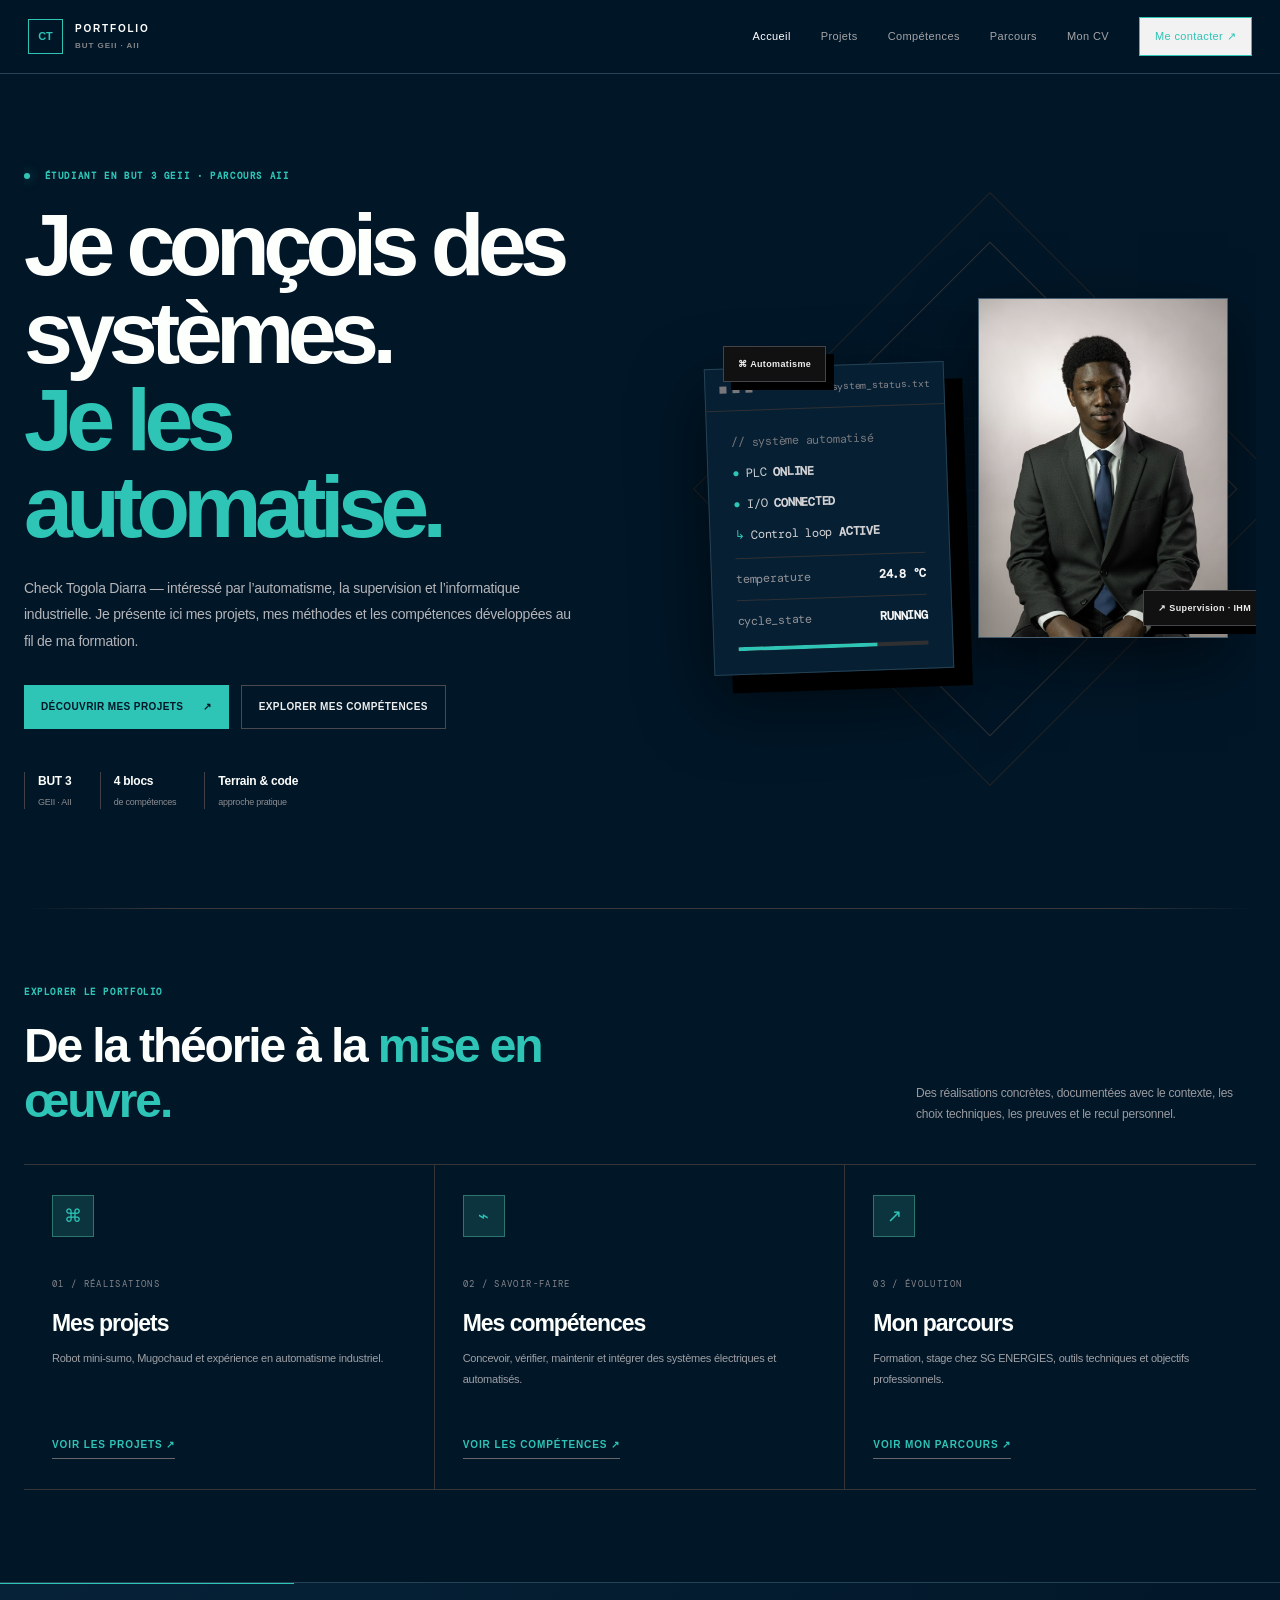
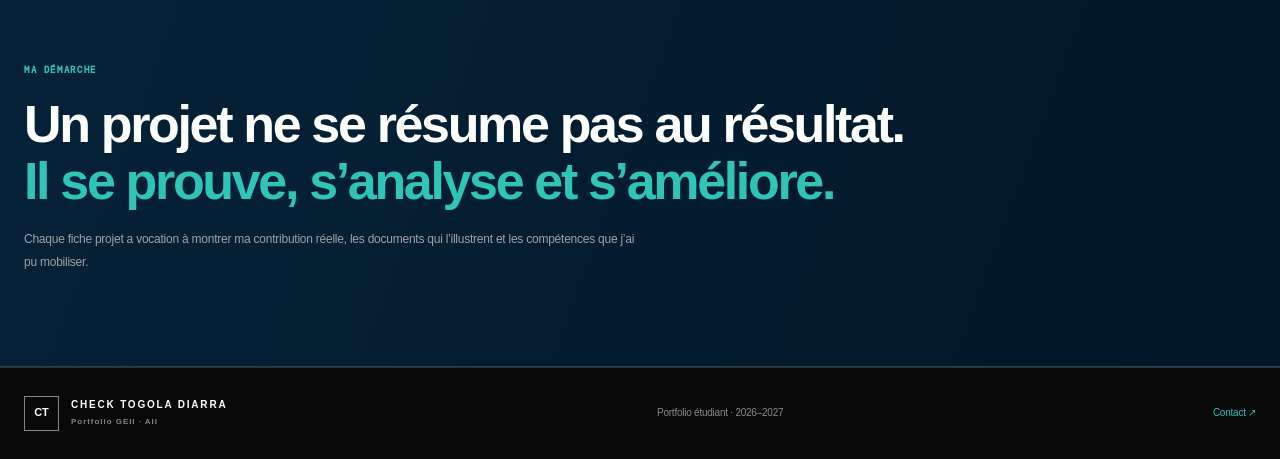
==== index.html @ 46f139a8 "Add files via upload" ====
<!doctype html>
<html lang="fr">
<head>
  <meta charset="utf-8">
  <meta name="viewport" content="width=device-width, initial-scale=1">
  <meta name="description" content="Portfolio de Check Togola Diarra, étudiant en BUT GEII parcours Automatisme et Informatique Industrielle.">
  <title>Check Togola Diarra — Portfolio GEII</title>
  <link rel="stylesheet" href="css/style.css">
</head>
<body><a class="skip-link" href="#main-content">Aller au contenu</a>
  <header class="site-header">
    <a class="brand" href="index.html" aria-label="Accueil du portfolio">
      <span class="brand-mark">CT</span><span>PORTFOLIO<span class="brand-sub">BUT GEII · AII</span></span>
    </a>
    <button class="menu-toggle" aria-label="Ouvrir le menu" aria-expanded="false">☰</button>
    <nav class="nav">
      <a class="active" href="index.html">Accueil</a>
      <a href="projets.html">Projets</a>
      <a href="competences.html">Compétences</a>
      <a href="parcours.html">Parcours</a>
      <a href="cv.html">Mon CV</a><a href="contact.html" class="nav-cta">Me contacter ↗</a>
    </nav>
  </header>

  <main id="main-content">
    <section class="hero container">
      <div class="hero-copy">
        <p class="eyebrow"><span class="status-dot"></span> Étudiant en BUT 3 GEII · Parcours AII</p>
        <h1>Je conçois des systèmes.<br><span class="accent">Je les automatise.</span></h1>
        <p class="hero-lead">Check Togola Diarra — intéressé par l’automatisme, la supervision et l’informatique industrielle. Je présente ici mes projets, mes méthodes et les compétences développées au fil de ma formation.</p>
        <div class="hero-actions">
          <a class="button button-primary" href="projets.html">Découvrir mes projets <span>↗</span></a>
          <a class="button button-quiet" href="competences.html">Explorer mes compétences</a>
          
        </div>
        <div class="hero-facts">
          <div><strong>BUT 3</strong><span>GEII · AII</span></div>
          <div><strong>4 blocs</strong><span>de compétences</span></div>
          <div><strong>Terrain & code</strong><span>approche pratique</span></div>
        </div>
      </div>
      <div class="hero-visual">
        <div class="visual-grid"></div>
        <div class="portrait-frame">
          <img src="assets/images/portrait%20(1).jpg" alt="Portrait de Check Togola Diarra">
        </div>
        <div class="terminal-card">
          <div class="terminal-top"><span></span><span></span><span></span><small>system_status.txt</small></div>
          <div class="terminal-body">
            <p class="terminal-muted">// système automatisé</p>
            <p><span class="terminal-green">●</span> PLC <b>ONLINE</b></p>
            <p><span class="terminal-green">●</span> I/O <b>CONNECTED</b></p>
            <p><span class="terminal-blue">↳</span> Control loop <b>ACTIVE</b></p>
            <div class="terminal-line"><span>temperature</span><strong>24.8 °C</strong></div>
            <div class="terminal-line"><span>cycle_state</span><strong class="terminal-green">RUNNING</strong></div>
            <div class="terminal-progress"><i></i></div>
          </div>
        </div>
        <div class="floating-chip chip-one">⌘ Automatisme</div>
        <div class="floating-chip chip-two">↗ Supervision · IHM</div>
        <div class="hero-orbit orbit-one"></div><div class="hero-orbit orbit-two"></div>
      </div>
    </section>

    <section class="section container">
      <div class="section-heading">
        <div><p class="eyebrow">Explorer le portfolio</p><h2>De la théorie à la <span class="accent">mise en œuvre.</span></h2></div>
        <p>Des réalisations concrètes, documentées avec le contexte, les choix techniques, les preuves et le recul personnel.</p>
      </div>
      <div class="feature-grid">
        <a class="feature-card" href="projets.html">
          <div class="feature-icon">⌘</div><span class="card-index">01 / RÉALISATIONS</span>
          <h3>Mes projets</h3><p>Robot mini-sumo, Mugochaud et expérience en automatisme industriel.</p><span class="card-link">Voir les projets ↗</span>
        </a>
        <a class="feature-card" href="competences.html">
          <div class="feature-icon">⌁</div><span class="card-index">02 / SAVOIR-FAIRE</span>
          <h3>Mes compétences</h3><p>Concevoir, vérifier, maintenir et intégrer des systèmes électriques et automatisés.</p><span class="card-link">Voir les compétences ↗</span>
        </a>
        <a class="feature-card" href="parcours.html">
          <div class="feature-icon">↗</div><span class="card-index">03 / ÉVOLUTION</span>
          <h3>Mon parcours</h3><p>Formation, stage chez SG ENERGIES, outils techniques et objectifs professionnels.</p><span class="card-link">Voir mon parcours ↗</span>
        </a>
      </div>
    </section>

    <section class="statement-band">
      <div class="container statement-inner">
        <p class="eyebrow">Ma démarche</p>
        <h2>Un projet ne se résume pas au résultat.<br><span class="accent">Il se prouve, s’analyse et s’améliore.</span></h2>
        <p>Chaque fiche projet a vocation à montrer ma contribution réelle, les documents qui l’illustrent et les compétences que j’ai pu mobiliser.</p>
      </div>
    </section>
  </main>

  <footer class="site-footer"><div class="container footer-inner"><a class="brand footer-brand" href="index.html"><span class="brand-mark">CT</span><span>CHECK TOGOLA DIARRA<span class="brand-sub">Portfolio GEII · AII</span></span></a><p>Portfolio étudiant · 2026–2027</p><a href="contact.html">Contact ↗</a></div></footer>
  <script src="js/main.js"></script>
</body>
</html>
---- css/style.css ----
@import url('https://fonts.googleapis.com/css2?family=DM+Mono:wght@400;500&family=Manrope:wght@400;500;600;700;800&display=swap');
:root{--bg:#0b1118;--panel:#111b25;--panel2:#15222e;--text:#edf3f7;--muted:#9aabb8;--line:#253543;--accent:#7df0c5;--blue:#7db8ff;--max:1160px;--radius:18px}
*{box-sizing:border-box}html{scroll-behavior:smooth;scroll-padding-top:100px}body{margin:0;background:var(--bg);color:var(--text);font-family:Manrope,Arial,sans-serif;line-height:1.65}a{color:inherit;text-decoration:none}img{max-width:100%;display:block}p{margin-top:0}.container{width:min(var(--max),calc(100% - 48px));margin-inline:auto}.site-header{height:82px;padding:0 max(24px,calc((100% - var(--max))/2));display:flex;align-items:center;justify-content:space-between;border-bottom:1px solid rgba(157,184,202,.14);position:sticky;top:0;background:rgba(11,17,24,.9);backdrop-filter:blur(18px);z-index:10}.brand{display:flex;gap:11px;align-items:center;font-size:12px;letter-spacing:.15em;font-weight:800}.brand-mark{display:grid;place-items:center;width:39px;height:39px;border:1px solid var(--accent);color:var(--accent);font-size:13px;letter-spacing:0;border-radius:10px}.brand-sub{display:block;font-size:9px;color:var(--muted);letter-spacing:.1em;margin-top:3px;font-weight:600}.nav{display:flex;align-items:center;gap:28px;font-size:12px;color:var(--muted);font-weight:700}.nav a{transition:color .2s}.nav a:hover,.nav a.active{color:var(--text)}.nav .nav-cta{color:var(--accent);border:1px solid #326b5a;padding:10px 14px;border-radius:8px}.menu-toggle{display:none;background:none;border:1px solid var(--line);color:var(--text);font-size:22px;border-radius:8px;padding:5px 10px}.hero{display:grid;grid-template-columns:1.08fr .92fr;gap:60px;align-items:center;padding-top:100px;padding-bottom:100px;min-height:610px}.eyebrow{font-family:'DM Mono',monospace;color:var(--accent);font-size:10px;text-transform:uppercase;letter-spacing:.14em;margin:0 0 18px}.status-dot{display:inline-block;width:7px;height:7px;background:var(--accent);border-radius:50%;margin-right:8px;box-shadow:0 0 12px #7df0c588}h1,h2,h3,h4{line-height:1.16;margin-top:0;letter-spacing:-.04em}h1{font-size:clamp(42px,5.6vw,70px);font-weight:800;letter-spacing:-.065em;margin-bottom:25px}h2{font-size:clamp(28px,3vw,42px);margin-bottom:18px}h3{font-size:22px;margin-bottom:12px}.accent{color:var(--accent)}.hero-lead{font-size:15px;line-height:1.9;color:#b4c2cc;max-width:590px}.hero-actions{display:flex;gap:12px;flex-wrap:wrap;margin:30px 0 43px}.button{display:inline-flex;align-items:center;gap:20px;padding:13px 17px;border-radius:8px;font-size:12px;font-weight:800;transition:transform .2s,background .2s}.button:hover{transform:translateY(-2px)}.button-primary{background:var(--accent);color:#0a1714}.button-primary:hover{background:#a0f8d8}.button-quiet{border:1px solid var(--line);color:var(--text)}.hero-facts{display:flex;gap:35px}.hero-facts div{display:flex;flex-direction:column;gap:4px}.hero-facts strong{font-size:13px}.hero-facts span{font-size:10px;color:var(--muted)}.hero-visual{height:400px;position:relative;display:grid;place-items:center;isolation:isolate}.visual-grid{position:absolute;inset:0;background-image:linear-gradient(#28405250 1px,transparent 1px),linear-gradient(90deg,#28405250 1px,transparent 1px);background-size:28px 28px;mask-image:radial-gradient(ellipse,black 20%,transparent 72%);z-index:-2}.terminal-card{width:min(370px,90%);background:#0d161e;border:1px solid #344a57;border-radius:13px;box-shadow:0 25px 70px #0008;overflow:hidden;transform:rotate(-3deg)}.terminal-top{height:42px;border-bottom:1px solid #263742;display:flex;align-items:center;gap:6px;padding:0 14px}.terminal-top>span{width:7px;height:7px;border-radius:50%;background:#526472}.terminal-top>span:first-child{background:#f18c84}.terminal-top>span:nth-child(2){background:#e7c66f}.terminal-top>span:nth-child(3){background:#7df0c5}.terminal-top small{margin-left:auto;font:10px 'DM Mono',monospace;color:#8497a5}.terminal-body{padding:23px 24px;font:12px 'DM Mono',monospace;color:#c4d2db}.terminal-body p{margin:0 0 15px}.terminal-muted{color:#5e7788}.terminal-green{color:var(--accent)}.terminal-blue{color:var(--blue)}.terminal-line{display:flex;justify-content:space-between;border-top:1px solid #22323e;padding-top:12px;margin-top:13px;color:#8093a1}.terminal-line strong{color:#e6f1f5}.terminal-progress{height:4px;background:#25333c;margin-top:18px;border-radius:10px;overflow:hidden}.terminal-progress i{display:block;width:73%;height:100%;background:var(--accent)}.floating-chip{position:absolute;background:#14232d;border:1px solid #355160;padding:10px 14px;border-radius:9px;font-size:11px;font-weight:800;box-shadow:0 10px 35px #0005}.chip-one{left:0;top:90px;color:var(--accent)}.chip-two{right:-10px;bottom:78px;color:var(--blue)}.hero-orbit{position:absolute;border:1px solid #24423f;border-radius:50%;z-index:-1}.orbit-one{width:350px;height:350px}.orbit-two{width:420px;height:420px;border-color:#1a2d3c}.section{padding-top:50px;padding-bottom:100px}.section-heading{display:flex;justify-content:space-between;gap:50px;align-items:end;margin-bottom:35px}.section-heading h2{max-width:580px;margin-bottom:0}.section-heading>p{max-width:340px;font-size:13px;color:var(--muted);margin-bottom:3px}.feature-grid{display:grid;grid-template-columns:repeat(3,1fr);gap:16px}.feature-card,.competence-card{display:block;background:var(--panel);border:1px solid var(--line);border-radius:var(--radius);padding:27px;transition:transform .25s,border-color .25s}.feature-card:hover,.competence-card:hover{transform:translateY(-5px);border-color:#4a8978}.feature-icon,.competence-symbol{width:45px;height:45px;border-radius:12px;display:grid;place-items:center;background:#17332f;color:var(--accent);font-size:22px;margin-bottom:26px}.card-index,.detail-index{font:10px 'DM Mono',monospace;letter-spacing:.1em;color:#7d919f}.feature-card h3{margin:13px 0 10px}.feature-card p,.competence-card p{font-size:12px;color:var(--muted);min-height:62px}.card-link,.text-link{display:inline-block;color:var(--accent);font-size:11px;font-weight:800;margin-top:12px}.statement-band{border-block:1px solid var(--line);background:linear-gradient(110deg,#101d25,#0d171e);padding:70px 0}.statement-inner h2{font-size:clamp(28px,4vw,46px)}.statement-inner>p:last-child{max-width:610px;color:var(--muted);font-size:13px}.site-footer{border-top:1px solid var(--line);padding:25px 0}.footer-inner{display:flex;align-items:center;justify-content:space-between;gap:20px}.footer-inner>p,.footer-inner>a:last-child{font-size:11px;color:var(--muted);margin:0}.footer-inner>a:last-child{color:var(--accent)}.page-hero{padding-top:80px;padding-bottom:55px}.page-hero h1{font-size:clamp(44px,6vw,68px)}.narrow{max-width:710px}.project-list{display:grid;gap:20px;padding-bottom:80px}.project-card{display:grid;grid-template-columns:.8fr 1.2fr;background:var(--panel);border:1px solid var(--line);border-radius:var(--radius);overflow:hidden}.project-image{min-height:330px;position:relative;display:grid;place-items:center;overflow:hidden;background:#12212a}.project-image img{width:100%;height:100%;position:absolute;inset:0;object-fit:cover;opacity:.95}.image-label{position:absolute;bottom:18px;left:18px;background:#0b1118dd;border:1px solid #415461;border-radius:6px;padding:7px 10px;font:9px 'DM Mono',monospace;letter-spacing:.08em}.project-content{padding:29px 32px}.project-meta{display:flex;gap:7px;flex-wrap:wrap;margin-bottom:16px}.tag,.skill-pills span{border:1px solid #30434f;color:#a9bac5;border-radius:5px;padding:5px 8px;font-size:9px}.project-content h2{font-size:28px;margin-bottom:12px}.project-intro{font-size:12px;color:#b4c2cc;line-height:1.8}.project-columns{display:grid;grid-template-columns:1fr 1fr;gap:22px;margin-top:22px}.project-columns h4,.evidence-box h3,.detail-body h3{font-size:12px;letter-spacing:0;margin-bottom:10px}.project-columns ul,.detail-body ul{padding-left:17px;margin:0;color:var(--muted);font-size:11px;line-height:1.9}.project-footer{display:flex;align-items:center;justify-content:space-between;gap:15px;border-top:1px solid var(--line);padding-top:17px;margin-top:20px}.skill-pills{display:flex;gap:5px;flex-wrap:wrap}.skill-pills span{color:var(--accent);border-color:#2d5e51}.small-note{font-size:10px;color:#7f929e;margin-top:13px}.add-project{display:flex;align-items:center;justify-content:space-between;gap:25px;padding:32px;margin-bottom:80px;background:#101e27;border:1px solid var(--line);border-radius:var(--radius)}.add-project h2{font-size:25px;margin-bottom:9px}.add-project p:last-child{font-size:12px;color:var(--muted);max-width:580px;margin:0}.competence-intro{padding-bottom:25px}.note-card{display:flex;gap:14px;align-items:flex-start;background:#101d25;border:1px solid #29423f;border-radius:12px;padding:18px 20px}.note-icon{display:grid;place-items:center;flex:0 0 27px;height:27px;border-radius:50%;background:#1b3832;color:var(--accent);font-weight:800}.note-card p{font-size:12px;color:var(--muted);margin:0}.note-card strong{color:var(--text)}.competence-grid{display:grid;grid-template-columns:repeat(4,1fr);gap:13px;padding-bottom:65px}.competence-card{position:relative;padding:22px}.competence-number{position:absolute;right:18px;top:20px;color:#526674;font:11px 'DM Mono',monospace}.competence-symbol{font-size:24px;margin-bottom:20px}.competence-card h2{font-size:23px;margin-bottom:10px}.competence-card p{min-height:76px}.competence-tags{display:flex;flex-wrap:wrap;gap:5px}.competence-tags span{font-size:9px;color:#a8b9c4;background:#1a2933;padding:5px 7px;border-radius:4px}.competency-details{display:grid;gap:18px;padding-bottom:65px}.competency-detail{border:1px solid var(--line);background:var(--panel);border-radius:var(--radius);overflow:hidden}.detail-head{padding:26px 30px;border-bottom:1px solid var(--line);background:linear-gradient(100deg,#14242d,#111b25)}.detail-head h2{font-size:30px;margin:8px 0}.detail-head p{font-size:12px;color:var(--muted);margin:0;max-width:680px}.detail-body{padding:27px 30px;display:grid;grid-template-columns:1.3fr .7fr;gap:40px}.detail-body>div>p{font-size:12px;color:var(--muted)}.detail-body li{margin-bottom:6px}.evidence-box{background:#0d161d;border:1px solid #293b47;border-radius:10px;padding:18px}.evidence-box p{font-size:11px;color:var(--muted);margin:8px 0}.reflection-panel{border:1px solid #315448;background:#10231f;border-radius:var(--radius);padding:34px;margin-bottom:80px}.reflection-panel h2{font-size:30px}.reflection-panel p:last-child{color:#a9bdb7;font-size:13px;max-width:800px;margin:0}.timeline-section{padding:10px 0 90px}.timeline{border-left:1px solid #335449;margin:25px 0 0 8px;padding-left:28px;display:grid;gap:32px}.timeline-item{position:relative;display:grid;grid-template-columns:150px 1fr;gap:25px}.timeline-item:before{content:'';position:absolute;left:-34px;top:6px;width:10px;height:10px;border-radius:50%;background:var(--accent);box-shadow:0 0 0 5px #15342d}.timeline-date{font:11px 'DM Mono',monospace;color:var(--accent)}.timeline-item h2{font-size:20px;margin-bottom:8px}.timeline-item p{font-size:12px;color:#b4c2cc;margin-bottom:5px}.timeline-item .muted{color:var(--muted)}.section-tint{background:#0f1921;border-block:1px solid var(--line);padding:70px 0}.experience-grid{display:grid;grid-template-columns:1.3fr .7fr;gap:20px}.experience-main,.experience-side{border:1px solid var(--line);background:var(--panel);border-radius:var(--radius);padding:27px}.experience-main h3,.experience-side h3{font-size:18px}.check-list{list-style:none;padding:0;margin:0}.check-list li{position:relative;padding-left:23px;margin:13px 0;color:var(--muted);font-size:12px}.check-list li:before{content:'✓';position:absolute;left:0;color:var(--accent)}.big-mark{font-size:38px;font-weight:800;color:var(--accent);letter-spacing:-.07em}.experience-side p{font-size:12px;color:var(--muted)}.tools-section{padding-top:75px;padding-bottom:90px}.tools-section h2{margin-bottom:30px}.tool-grid{display:grid;grid-template-columns:repeat(4,1fr);gap:12px}.tool-grid>div{border:1px solid var(--line);background:var(--panel);border-radius:12px;padding:20px}.tool-grid h3{font-size:14px}.tool-grid p{font-size:11px;color:var(--muted);margin:0}.language-row{display:flex;flex-wrap:wrap;gap:24px;border-top:1px solid var(--line);margin-top:30px;padding-top:20px;font-size:11px;color:var(--muted)}.language-row b{color:var(--text)}.contact-layout{display:grid;grid-template-columns:1fr 1fr;gap:20px;padding-bottom:100px}.contact-card,.contact-note{background:var(--panel);border:1px solid var(--line);border-radius:var(--radius);padding:30px}.contact-card h2,.contact-note h2{font-size:28px}.contact-line{display:flex;align-items:center;gap:15px;border-top:1px solid var(--line);padding:18px 0}.contact-line>span{width:36px;height:36px;display:grid;place-items:center;background:#19352f;border-radius:9px;color:var(--accent)}.contact-line div{display:flex;flex-direction:column;gap:4px;flex:1}.contact-line small{font-size:10px;color:var(--muted)}.contact-line strong{font-size:12px;overflow-wrap:anywhere}.contact-line>b{color:var(--accent)}.contact-note{background:linear-gradient(140deg,#132b28,#111b25)}.contact-note>p{font-size:12px;color:var(--muted)}.contact-note .button{margin-top:16px}
@media(max-width:900px){.hero{gap:25px}.competence-grid{grid-template-columns:repeat(2,1fr)}.project-card{grid-template-columns:1fr}.project-image{min-height:270px}.project-image img{position:absolute}.project-content{padding:25px}.tool-grid{grid-template-columns:repeat(2,1fr)}.nav{gap:16px}.detail-body{gap:20px}}
@media(max-width:650px){.container{width:min(100% - 32px,var(--max))}.site-header{height:70px;padding:0 16px}.menu-toggle{display:block}.nav{display:none;position:absolute;left:0;right:0;top:69px;padding:20px 16px;background:#0c141c;border-bottom:1px solid var(--line);flex-direction:column;align-items:stretch;gap:0}.nav.open{display:flex}.nav a{padding:13px 5px}.nav .nav-cta{margin-top:8px;text-align:center}.hero{grid-template-columns:1fr;padding-top:65px;padding-bottom:65px;gap:15px}.hero-visual{height:330px;margin-top:10px}.hero-facts{gap:20px;flex-wrap:wrap}.hero-facts strong{font-size:12px}.hero-facts span{font-size:9px}.section{padding-top:25px;padding-bottom:65px}.section-heading{display:block}.section-heading>p{margin-top:18px}.feature-grid{grid-template-columns:1fr}.feature-card p{min-height:0}.statement-band{padding:50px 0}.page-hero{padding-top:60px;padding-bottom:35px}.project-columns,.detail-body,.experience-grid,.contact-layout{grid-template-columns:1fr}.project-columns{gap:16px}.project-footer{align-items:flex-start;flex-direction:column}.add-project{align-items:flex-start;flex-direction:column;padding:24px;margin-bottom:55px}.competence-grid{grid-template-columns:1fr 1fr;gap:9px}.competence-card{padding:16px}.competence-card h2{font-size:20px}.competence-card p{font-size:11px;min-height:100px}.competence-tags span{font-size:8px}.detail-head,.detail-body{padding:22px}.timeline-item{grid-template-columns:1fr;gap:8px}.timeline{padding-left:22px}.timeline-item:before{left:-28px}.tool-grid{grid-template-columns:1fr 1fr}.footer-inner{align-items:flex-start;flex-wrap:wrap}.footer-inner>p{order:3;width:100%}.contact-card,.contact-note{padding:23px}}
@media(max-width:390px){.competence-grid,.tool-grid{grid-template-columns:1fr}.competence-card p{min-height:0}.hero-actions{align-items:stretch;flex-direction:column}.hero-actions .button{justify-content:space-between}.floating-chip{font-size:9px}.chip-two{right:0}.hero-orbit.orbit-two{width:340px;height:340px}}

.detail-layout{display:grid;grid-template-columns:minmax(0,1fr) 280px;gap:25px;padding-bottom:90px;align-items:start}.detail-cover{border:1px solid var(--line);border-radius:var(--radius);overflow:hidden;background:#12212a;margin-bottom:24px}.detail-cover img{width:100%;max-height:380px;object-fit:cover}.detail-section{padding:26px 0;border-bottom:1px solid var(--line)}.detail-section h2{font-size:24px}.detail-section p,.detail-section li{font-size:12px;color:var(--muted);line-height:1.9}.detail-section strong{color:var(--text)}.detail-section ol{padding-left:20px}.detail-aside{position:sticky;top:105px;background:var(--panel);border:1px solid var(--line);border-radius:var(--radius);padding:23px}.detail-aside h3{font-size:20px}.detail-aside>p:not(.eyebrow){font-size:11px;color:var(--muted)}.aside-line{border-top:1px solid var(--line);padding:13px 0;display:flex;flex-direction:column;gap:5px}.aside-line small{font-size:10px;color:var(--muted)}.aside-line strong{font-size:11px}.detail-aside .button{width:100%;justify-content:space-between;margin-top:14px}.evidence-gallery{display:grid;grid-template-columns:1fr 1fr;gap:12px}.evidence-gallery figure{margin:0;border:1px solid var(--line);border-radius:10px;overflow:hidden;background:#0d161d}.evidence-gallery img{width:100%;height:170px;object-fit:cover}.evidence-gallery figcaption{padding:10px;font-size:10px;color:var(--muted)}.evidence-placeholder{height:170px;display:grid;place-items:center;background:repeating-linear-gradient(135deg,#13222c,#13222c 10px,#172a35 10px,#172a35 20px);font:12px 'DM Mono',monospace;color:var(--accent)}.skill-detail-list{display:grid;gap:10px}.skill-detail-list>div{border:1px solid var(--line);border-radius:9px;padding:14px}.skill-detail-list b{font-size:12px;color:var(--accent)}.skill-detail-list p{margin:5px 0 0}.detail-section .evidence-gallery p{margin-bottom:0}
@media(max-width:800px){.detail-layout{grid-template-columns:1fr}.detail-aside{position:static;order:-1}.detail-aside .button{width:auto}.detail-cover img{max-height:280px}}
@media(max-width:500px){.evidence-gallery{grid-template-columns:1fr}.evidence-gallery img,.evidence-placeholder{height:190px}}

/* --- Direction artistique épurée, inspirée des interfaces Apple --- */
:root{--bg:#f5f5f7;--panel:#ffffff;--panel2:#f0f0f2;--text:#1d1d1f;--muted:#6e6e73;--line:#d2d2d7;--accent:#06c;--blue:#0071e3;--max:1120px;--radius:22px}
html{scroll-padding-top:86px}body{background:var(--bg);color:var(--text);font-family:-apple-system,BlinkMacSystemFont,"SF Pro Display","Segoe UI",sans-serif;line-height:1.55;letter-spacing:-.012em}::selection{background:#cce4ff;color:#1d1d1f}.site-header{height:68px;padding:0 max(24px,calc((100% - var(--max))/2));background:rgba(250,250,252,.82);border-bottom:1px solid rgba(0,0,0,.08);backdrop-filter:saturate(180%) blur(20px)}.brand{gap:10px;font-size:11px;letter-spacing:.04em}.brand-mark{width:34px;height:34px;border:0;border-radius:50%;background:#1d1d1f;color:#fff;font-size:11px}.brand-sub{font-size:9px;color:#6e6e73;letter-spacing:.02em}.nav{gap:26px;font-size:12px;color:#515154;font-weight:500}.nav a:hover,.nav a.active{color:#000}.nav .nav-cta{color:#fff;background:#0071e3;border:0;border-radius:999px;padding:9px 15px}.menu-toggle{border-color:#d2d2d7;color:#1d1d1f}.hero{min-height:620px;padding-top:90px;padding-bottom:85px;gap:42px}.eyebrow{font-family:inherit;color:#6e6e73;font-size:11px;font-weight:600;letter-spacing:.02em;text-transform:none}.status-dot{background:#30a46c;box-shadow:none}h1,h2,h3,h4{letter-spacing:-.045em}h1{font-size:clamp(44px,6vw,76px);font-weight:700;line-height:1.04;letter-spacing:-.065em}.accent{color:#0071e3}.hero-lead{font-size:17px;line-height:1.65;color:#515154}.button{border-radius:999px;padding:13px 19px;font-size:13px;font-weight:600}.button-primary{background:#0071e3;color:#fff}.button-primary:hover{background:#0077ed}.button-quiet{border:1px solid #d2d2d7;background:rgba(255,255,255,.6);color:#1d1d1f}.hero-facts{gap:30px}.hero-facts strong{font-size:14px}.hero-facts span{font-size:11px;color:#6e6e73}.hero-visual{height:390px}.visual-grid{opacity:.25;background-image:linear-gradient(#b8c5d5 1px,transparent 1px),linear-gradient(90deg,#b8c5d5 1px,transparent 1px)}.terminal-card{background:#fff;border:1px solid rgba(0,0,0,.08);border-radius:18px;box-shadow:0 24px 70px rgba(0,0,0,.10);transform:rotate(-2deg)}.terminal-top{border-color:#e5e5ea}.terminal-top>span{background:#c7c7cc}.terminal-top>span:first-child{background:#ff5f57}.terminal-top>span:nth-child(2){background:#febc2e}.terminal-top>span:nth-child(3){background:#28c840}.terminal-top small{color:#86868b}.terminal-body{color:#3a3a3c}.terminal-muted{color:#86868b}.terminal-green{color:#16834a}.terminal-blue{color:#0071e3}.terminal-line{border-color:#e5e5ea;color:#6e6e73}.terminal-line strong{color:#1d1d1f}.terminal-progress{background:#e5e5ea}.terminal-progress i{background:#0071e3}.floating-chip{background:rgba(255,255,255,.92);border:1px solid rgba(0,0,0,.08);border-radius:999px;color:#1d1d1f!important;box-shadow:0 8px 30px rgba(0,0,0,.08);font-size:11px}.chip-one{top:72px}.hero-orbit{border-color:#dfe6ed}.orbit-two{border-color:#e6e6eb}.section{padding-top:55px;padding-bottom:90px}.section-heading{margin-bottom:30px}.section-heading>p{font-size:14px;color:#6e6e73;line-height:1.7}.feature-grid{gap:18px}.feature-card,.competence-card{background:#fff;border:1px solid rgba(0,0,0,.07);border-radius:22px;padding:28px;box-shadow:0 3px 12px rgba(0,0,0,.025);transition:transform .25s,box-shadow .25s}.feature-card:hover,.competence-card:hover{transform:translateY(-4px);border-color:rgba(0,113,227,.25);box-shadow:0 12px 32px rgba(0,0,0,.07)}.feature-icon,.competence-symbol{background:#eef5ff;color:#0071e3;border-radius:14px}.card-index,.detail-index{color:#86868b}.feature-card p,.competence-card p{color:#6e6e73;font-size:13px;line-height:1.7}.card-link,.text-link{color:#0071e3;font-size:12px}.statement-band{background:#fff;border-block:1px solid #e5e5ea;padding:75px 0}.statement-inner h2{font-size:clamp(30px,4vw,48px)}.statement-inner>p:last-child{color:#6e6e73;font-size:14px;line-height:1.7}.site-footer{background:#f5f5f7;border-color:#d2d2d7;padding:26px 0}.footer-inner>p,.footer-inner>a:last-child{color:#6e6e73}.footer-inner>a:last-child{color:#0071e3}.page-hero{padding-top:75px;padding-bottom:45px}.page-hero h1{font-size:clamp(42px,6vw,68px)}.project-list{gap:18px}.project-card{background:#fff;border:1px solid rgba(0,0,0,.07);border-radius:22px;box-shadow:0 4px 18px rgba(0,0,0,.03)}.project-image{background:#eef2f6}.image-label{background:rgba(255,255,255,.92);color:#1d1d1f;border:1px solid rgba(0,0,0,.08);border-radius:999px}.project-content{padding:32px}.project-intro{color:#515154;font-size:13px}.project-columns ul,.detail-body ul{color:#6e6e73;font-size:12px}.project-footer{border-color:#e5e5ea}.tag,.skill-pills span{border:1px solid #d2d2d7;color:#515154;border-radius:999px;padding:5px 10px;font-size:10px}.skill-pills span{color:#005bb5;background:#f1f7ff;border-color:#d5e7ff}.add-project{background:#fff;border-color:#e5e5ea;border-radius:22px}.add-project p:last-child{color:#6e6e73;font-size:13px}.note-card{background:#fff;border:1px solid #e5e5ea;border-radius:16px}.note-icon{background:#eef5ff;color:#0071e3}.note-card p{color:#6e6e73}.competence-grid{gap:16px}.competence-card{padding:24px}.competence-number{color:#86868b}.competence-tags span{background:#f5f5f7;color:#515154;border-radius:999px}.competency-detail{background:#fff;border-color:#e5e5ea;border-radius:22px}.detail-head{background:#f8f8fa;border-color:#e5e5ea}.detail-head p{color:#6e6e73}.detail-body{color:#515154}.detail-body p{color:#6e6e73}.timeline{border-color:#d2d2d7}.timeline-item:before{background:#0071e3;box-shadow:0 0 0 4px #e6f1ff}.tool-card,.contact-card,.contact-note{background:#fff;border-color:#e5e5ea;border-radius:22px}.contact-note{background:#fff}.contact-card p,.contact-note>p{color:#6e6e73}.detail-layout{gap:30px}.detail-cover,.detail-aside{background:#fff;border-color:#e5e5ea;border-radius:22px}.detail-section{border-color:#e5e5ea}.detail-section p,.detail-section li{color:#515154;font-size:13px}.detail-aside>p:not(.eyebrow){color:#6e6e73;font-size:12px}.aside-line{border-color:#e5e5ea}.aside-line small{color:#6e6e73}.aside-line strong{font-size:12px}.evidence-gallery figure{background:#fff;border-color:#e5e5ea;border-radius:14px}.evidence-gallery figcaption{color:#6e6e73;font-size:11px}.evidence-placeholder{background:repeating-linear-gradient(135deg,#f5f5f7,#f5f5f7 10px,#ededf0 10px,#ededf0 20px);color:#0071e3}.skill-detail-list>div{border-color:#e5e5ea;border-radius:14px}.skill-detail-list b{color:#0071e3}.skill-detail-list p{color:#515154}
@media(max-width:650px){.site-header{background:rgba(250,250,252,.94)}.nav{background:#fafafc}.hero{padding-top:55px;padding-bottom:50px}.hero-visual{height:300px}.hero-lead{font-size:16px}.section{padding-bottom:60px}.feature-card,.competence-card{padding:22px}.statement-band{padding:52px 0}.detail-aside{order:0}}

/* ==========================================================
   DIRECTION ARTISTIQUE — BLACK / EDITORIAL, inspirée du visuel
   Noir profond, typographie claire, séparations fines, images
   cadrées et transitions discrètes.
   ========================================================== */
:root{--bg:#0b0b0c;--panel:#111112;--panel2:#171718;--text:#f5f5f5;--muted:#a1a1a6;--line:#303033;--accent:#f5f5f5;--blue:#c9c9ce;--max:1240px;--radius:2px}
html{scroll-padding-top:82px}body{background:var(--bg);color:var(--text);font-family:Arial,Helvetica,sans-serif;letter-spacing:-.015em;line-height:1.6}::selection{background:#eee;color:#080808}a{color:inherit}.site-header{height:74px;background:rgba(10,10,11,.88);border-bottom:1px solid #29292b;backdrop-filter:blur(18px);padding-inline:max(28px,calc((100% - var(--max))/2))}.brand{font-size:10px;letter-spacing:.18em;gap:12px}.brand-mark{width:35px;height:35px;border:1px solid #858589;border-radius:0;background:transparent;color:#fff;font-size:11px}.brand-sub{color:#858589;letter-spacing:.12em;font-size:8px}.nav{font-size:11px;letter-spacing:.035em;gap:30px;color:#a5a5a8}.nav a{transition:color .3s ease}.nav a:hover,.nav a.active{color:#fff}.nav .nav-cta{background:#f2f2f2;color:#090909;border:1px solid #f2f2f2;border-radius:0;padding:10px 15px}.nav .nav-cta:hover{background:#cfcfd2}.menu-toggle{border-radius:0;border-color:#414145}
.hero{min-height:670px;padding-top:95px;padding-bottom:100px;gap:6%;position:relative}.hero:after{content:"";position:absolute;left:0;right:0;bottom:0;height:1px;background:linear-gradient(90deg,transparent,#3a3a3d 12%,#3a3a3d 88%,transparent)}.eyebrow{font-family:'DM Mono',monospace;text-transform:uppercase;font-size:9px;letter-spacing:.18em;color:#a4a4a8}.status-dot{background:#d9d9dc;box-shadow:none;width:6px;height:6px}h1,h2,h3,h4{letter-spacing:-.045em}h1{font-size:clamp(48px,7vw,88px);line-height:.99;font-weight:700;letter-spacing:-.075em}h2{font-weight:600}h3{font-weight:600}.accent{color:#a7a7ab}.hero-lead{font-size:14px;line-height:1.9;color:#b5b5b9;max-width:550px}.button{border-radius:0;padding:13px 17px;font-size:10px;letter-spacing:.04em;text-transform:uppercase;transition:background .3s,color .3s,transform .4s,border-color .3s}.button-primary{background:#f3f3f3;color:#0a0a0a}.button-primary:hover{background:#c8c8cb;transform:translateY(-3px)}.button-quiet{border:1px solid #4a4a4e;background:transparent;color:#eee}.button-quiet:hover{border-color:#eee;background:#eee;color:#080808}.hero-facts{gap:28px}.hero-facts div{border-left:1px solid #414145;padding-left:13px}.hero-facts strong{font-size:12px}.hero-facts span{font-size:9px;color:#8c8c91}.hero-visual{height:430px}.visual-grid{background-image:linear-gradient(#ffffff08 1px,transparent 1px),linear-gradient(90deg,#ffffff08 1px,transparent 1px);background-size:36px 36px;opacity:.7}.terminal-card{background:#101011;border:1px solid #3b3b3e;border-radius:0;box-shadow:18px 18px 0 #000,0 25px 70px #0009;transform:rotate(-2deg);transition:transform .65s cubic-bezier(.2,.7,.2,1),box-shadow .65s}.hero-visual:hover .terminal-card{transform:rotate(0) translateY(-5px);box-shadow:12px 16px 0 #000,0 30px 80px #000b}.terminal-top{border-color:#303033}.terminal-top>span,.terminal-top>span:first-child,.terminal-top>span:nth-child(2),.terminal-top>span:nth-child(3){background:#77777b}.terminal-top small{color:#85858a}.terminal-body{color:#d2d2d5}.terminal-muted{color:#77777c}.terminal-green,.terminal-blue{color:#f1f1f1}.terminal-line{border-color:#303033;color:#929297}.terminal-line strong{color:#f5f5f5}.terminal-progress{background:#303033;border-radius:0}.terminal-progress i{background:#e8e8e8}.floating-chip{background:#111112;border:1px solid #444448;border-radius:0;color:#eee!important;box-shadow:8px 8px 0 #000;font-size:9px;letter-spacing:.04em}.hero-orbit{border-color:#303033;border-radius:0;transform:rotate(45deg)}.orbit-two{border-color:#222225}
.section{padding-top:76px;padding-bottom:92px;position:relative}.section-heading{align-items:end;margin-bottom:35px;gap:45px}.section-heading h2{font-size:clamp(30px,4vw,48px);max-width:650px}.section-heading>p{font-size:12px;line-height:1.8;color:#9a9a9f}.feature-grid{gap:0;border-top:1px solid #353538;border-bottom:1px solid #353538}.feature-card,.competence-card{background:transparent;border:0;border-right:1px solid #353538;border-radius:0;padding:30px 28px;box-shadow:none;position:relative;overflow:hidden;transition:background .45s ease,transform .45s ease}.feature-card:last-child{border-right:0}.feature-card:hover,.competence-card:hover{transform:translateY(-3px);border-color:#55555a;background:#151516;box-shadow:none}.feature-icon,.competence-symbol{background:transparent;border:1px solid #535358;border-radius:0;color:#f1f1f1;width:42px;height:42px;font-size:18px;margin-bottom:32px}.card-index,.detail-index{font:9px 'DM Mono',monospace;letter-spacing:.15em;color:#85858a}.feature-card h3{font-size:23px;margin:15px 0 12px}.feature-card p,.competence-card p{font-size:11px;line-height:1.9;color:#a1a1a6;min-height:66px}.card-link,.text-link{color:#eee;font-size:10px;text-transform:uppercase;letter-spacing:.09em;border-bottom:1px solid #66666b;padding-bottom:5px}.statement-band{background:#101011;border-block:1px solid #333336;padding:80px 0;position:relative}.statement-band:before{content:"";position:absolute;top:0;left:0;width:23%;height:1px;background:#e8e8e8}.statement-inner h2{font-size:clamp(30px,4.2vw,52px);line-height:1.1}.statement-inner>p:last-child{max-width:620px;color:#a2a2a7;font-size:12px;line-height:1.9}.site-footer{background:#09090a;border-top:1px solid #303033;padding:28px 0}.footer-inner>p,.footer-inner>a:last-child{color:#89898e;font-size:10px}.footer-inner>a:last-child{color:#eee}.page-hero{padding-top:88px;padding-bottom:55px;border-bottom:1px solid #303033;position:relative}.page-hero:after{content:"";position:absolute;bottom:-1px;left:0;width:90px;height:1px;background:#f1f1f1}.page-hero h1{font-size:clamp(45px,7vw,82px)}
/* Cartes projets : cadre noir, zones image séparées et survol doux */
.project-list{gap:26px;padding-top:35px;padding-bottom:85px}.project-card{grid-template-columns:.95fr 1.05fr;background:#101011;border:1px solid #343437;border-radius:0;box-shadow:10px 10px 0 rgba(0,0,0,.65);transition:border-color .45s ease,transform .55s cubic-bezier(.2,.7,.2,1),box-shadow .55s;overflow:hidden}.project-card:hover{transform:translateY(-5px);border-color:#6b6b70;box-shadow:14px 16px 0 rgba(0,0,0,.6)}.project-image{min-height:360px;background:#171718;border-right:1px solid #343437;isolation:isolate}.project-image:after{content:"";position:absolute;inset:0;background:linear-gradient(135deg,rgba(0,0,0,.08),rgba(0,0,0,.58));z-index:1;pointer-events:none;transition:opacity .5s}.project-card:hover .project-image:after{opacity:.55}.project-image img{filter:grayscale(1) contrast(1.08);opacity:.82;transform:scale(1.015);transition:filter .7s ease,transform .9s cubic-bezier(.2,.7,.2,1),opacity .6s}.project-card:hover .project-image img{filter:grayscale(.35) contrast(1.04);transform:scale(1.06);opacity:1}.image-label{z-index:2;bottom:16px;left:16px;background:#0b0b0bdd;color:#e8e8e8;border:1px solid #55555a;border-radius:0;padding:7px 10px;font-size:8px;letter-spacing:.12em}.project-content{padding:clamp(23px,3vw,38px);display:flex;flex-direction:column;justify-content:center}.project-meta{gap:6px}.tag,.skill-pills span{border:1px solid #444448;color:#bdbdc1;border-radius:0;background:transparent;padding:5px 8px;font-size:8px;letter-spacing:.04em}.project-content h2{font-size:clamp(25px,3vw,36px);line-height:1.1}.project-intro{color:#b1b1b6;font-size:12px;line-height:1.9}.project-columns{gap:20px}.project-columns h4,.evidence-box h3,.detail-body h3{font-size:10px;text-transform:uppercase;letter-spacing:.12em}.project-columns ul,.detail-body ul{color:#a0a0a5;font-size:10px;line-height:1.9}.project-footer{border-color:#39393d}.skill-pills span{color:#eee;border-color:#4a4a4e}.small-note{color:#85858a}.add-project{background:#111112;border:1px solid #343437;border-radius:0;box-shadow:8px 8px 0 #000;padding:32px}.add-project p:last-child{color:#a2a2a7;font-size:12px}.note-card{background:#111112;border:1px solid #3a3a3d;border-radius:0}.note-icon{background:#202022;border:1px solid #4b4b50;color:#eee;border-radius:0}.note-card p{color:#aaaab0}.competence-grid{gap:0;border-block:1px solid #343437}.competence-card{padding:25px 22px;border-bottom:1px solid #343437}.competence-card:nth-child(4n){border-right:0}.competence-number{color:#74747a}.competence-card h2{font-size:21px}.competence-tags span{font-size:8px;color:#bdbdc1;background:#1b1b1d;border:1px solid #343437;border-radius:0;padding:5px 7px}.competency-details{gap:20px}.competency-detail{border:1px solid #363639;background:#101011;border-radius:0}.detail-head{background:#161617;border-bottom:1px solid #363639}.detail-head p,.detail-body p{color:#aaaab0}.detail-layout{gap:28px}.detail-cover,.detail-aside{background:#111112;border:1px solid #38383b;border-radius:0}.detail-cover{box-shadow:10px 10px 0 #000}.detail-cover img{filter:grayscale(1);transition:filter .6s ease}.detail-cover:hover img{filter:grayscale(.35)}.detail-section{border-color:#343437}.detail-section p,.detail-section li{color:#b0b0b5}.detail-aside{box-shadow:7px 7px 0 #000}.aside-line{border-color:#343437}.aside-line small{color:#8f8f95}.evidence-gallery{gap:14px}.evidence-gallery figure{background:#101011;border:1px solid #39393d;border-radius:0;overflow:hidden;transition:border-color .35s,transform .45s}.evidence-gallery figure:hover{border-color:#77777c;transform:translateY(-3px)}.evidence-gallery img{filter:grayscale(1);transition:filter .6s,transform .7s}.evidence-gallery figure:hover img{filter:grayscale(.25);transform:scale(1.03)}.evidence-gallery figcaption{border-top:1px solid #333336;color:#9d9da2;font-size:9px;letter-spacing:.03em}.evidence-placeholder{background:linear-gradient(135deg,#181819,#101011);border:1px dashed #55555a;color:#c5c5c9;font:10px 'DM Mono',monospace;letter-spacing:.1em}.skill-detail-list>div{border-color:#39393d;border-radius:0}.skill-detail-list b{color:#eee}.skill-detail-list p{color:#aaaab0}.timeline{border-color:#3b3b3f}.timeline-item:before{background:#e8e8e8;box-shadow:0 0 0 4px #29292b}.tool-card,.contact-card,.contact-note{background:#111112;border-color:#39393d;border-radius:0}.contact-card p,.contact-note>p{color:#aaaab0}
/* Transitions d'apparition et mouvements accessibles */
@media(prefers-reduced-motion:no-preference){.feature-card,.competence-card,.project-card,.detail-cover,.evidence-gallery figure{animation:editorial-in .75s both;animation-timing-function:cubic-bezier(.2,.7,.2,1)}@keyframes editorial-in{from{opacity:.45;transform:translateY(10px)}to{opacity:1;transform:translateY(0)}}}
@media(max-width:950px){.hero{gap:25px}.project-card{grid-template-columns:1fr 1.1fr}.project-image{min-height:320px}.competence-grid{grid-template-columns:repeat(2,1fr)}.competence-card:nth-child(2n){border-right:0}.competence-card:nth-child(4n){border-right:0}}
@media(max-width:700px){.site-header{background:rgba(10,10,11,.96)}.nav{background:#101011;border:1px solid #333336}.hero{grid-template-columns:1fr;padding-top:65px;padding-bottom:65px;gap:20px}.hero-visual{height:320px;margin-top:5px}.hero-facts{flex-wrap:wrap}.section{padding-top:55px;padding-bottom:65px}.section-heading{display:block}.section-heading>p{margin-top:18px}.feature-grid{grid-template-columns:1fr;border-bottom:0}.feature-card,.feature-card:last-child{border-right:0;border-bottom:1px solid #353538;padding:25px 18px}.feature-card p{min-height:0}.project-card{grid-template-columns:1fr}.project-image{min-height:270px;border-right:0;border-bottom:1px solid #343437}.project-content{padding:25px}.project-columns{gap:15px}.competence-grid{grid-template-columns:1fr 1fr}.competence-card{border-right:1px solid #343437!important}.competence-card:nth-child(2n){border-right:0!important}.statement-band{padding:58px 0}.detail-layout{grid-template-columns:1fr}.detail-aside{position:static;order:0}.footer-inner{gap:14px}}
@media(max-width:440px){.container{width:calc(100% - 32px)}.hero-facts{gap:14px}.hero-facts div{padding-left:9px}.hero-visual{height:280px}.terminal-card{width:88%}.chip-one{left:-5px}.chip-two{right:-4px}.competence-grid{grid-template-columns:1fr}.competence-card,.competence-card:nth-child(2n){border-right:0!important}.competence-card p{min-height:0}.project-columns{grid-template-columns:1fr}.project-image{min-height:225px}.page-hero{padding-top:60px}.footer-inner{align-items:flex-start;flex-wrap:wrap}.footer-inner>p{order:3;width:100%}}

/* Palette Coolors : Midnight Blue, presque blanc et turquoise */
:root{
  --bg:#011627;
  --panel:#062238;
  --panel2:#0b2b40;
  --text:#FDFFFC;
  --muted:#b6c8d1;
  --line:#244253;
  --accent:#2EC4B6;
  --blue:#2EC4B6;
}
body{background:var(--bg);color:var(--text)}
.site-header{background:rgba(1,22,39,.91);border-color:#244253}
.site-header .brand-mark,.nav .nav-cta{border-color:var(--accent);color:var(--accent)}
.eyebrow,.accent,.card-link,.text-link,.footer-inner>a:last-child{color:var(--accent)}
.status-dot{background:var(--accent);box-shadow:0 0 12px #2EC4B688}
.button-primary{background:var(--accent);color:#011627}
.button-primary:hover{background:#58d7cb}
.terminal-card,.project-card,.competency-detail,.add-project,.note-card,.tool-card,.contact-card,.contact-note,.detail-cover,.detail-aside,.evidence-gallery figure{background:#061f33;border-color:#244253}
.terminal-green,.terminal-blue,.skill-pills span{color:var(--accent)}
.terminal-progress i{background:var(--accent)}
.feature-card:hover,.competence-card:hover{border-color:var(--accent);background:#08283d}
.feature-icon,.competence-symbol,.note-icon{color:var(--accent);border-color:#2b766f;background:#0b343f}
.statement-band{background:linear-gradient(110deg,#062238,#011627);border-color:#244253}
.statement-band:before{background:var(--accent)}
.page-hero:after{background:var(--accent)}
.project-card:hover{border-color:var(--accent)}
.project-image{background:#08283d;border-color:#244253}
.image-label{background:#011627e8;border-color:#2b766f;color:var(--text)}
.tag,.skill-pills span,.competence-tags span{border-color:#2b555f;color:#d8e8e9}
.competence-tags span{background:#08283d}
.detail-head{background:linear-gradient(100deg,#0b2b40,#061f33)}
.evidence-gallery figure:hover{border-color:var(--accent)}
.timeline-item:before{background:var(--accent);box-shadow:0 0 0 4px #0b343f}

/* Logiciels et réseaux sociaux — palette marine / turquoise */
.software-logo{display:block;flex:0 0 auto;width:100px;height:38px;object-fit:contain;object-position:left center}.software-wordmark{color:var(--accent);font-size:19px;font-weight:800;letter-spacing:-.04em}
.tools-intro{max-width:720px;color:var(--muted);font-size:13px;margin:-12px 0 28px}.software-grid{display:grid;grid-template-columns:repeat(3,minmax(0,1fr));gap:13px}.software-card{padding:21px;border:1px solid var(--line);border-radius:0;background:linear-gradient(145deg,#111f2b,#0c1721);transition:transform .25s,border-color .25s,background .25s}.software-card:hover{transform:translateY(-4px);border-color:var(--accent);background:linear-gradient(145deg,#142a36,#0d1923)}.software-top{display:flex;align-items:center;justify-content:space-between;gap:10px;margin-bottom:19px}.software-symbol{display:grid;place-items:center;min-width:38px;height:38px;padding:0 7px;border:1px solid #2ec4b655;border-radius:10px;background:#2ec4b610;color:var(--accent);font:700 12px 'DM Mono',monospace}.software-category{font:9px 'DM Mono',monospace;letter-spacing:.08em;color:#7f929e}.software-card h3{font-size:17px;margin-bottom:9px}.software-card p{font-size:11px;line-height:1.8;color:var(--muted);margin:0}.social-section{padding-top:25px}.social-grid{display:grid;grid-template-columns:1fr 1fr;gap:14px}.social-card{display:flex;align-items:center;gap:17px;padding:22px;border:1px solid var(--line);border-radius:0;background:var(--panel);transition:transform .2s,border-color .2s}.social-card:hover,.social-mini:hover{transform:translateY(-3px);border-color:var(--accent)}.social-logo{display:grid;place-items:center;flex:0 0 52px;height:52px;border-radius:12px}.social-logo svg,.social-mini svg{width:25px;height:25px;fill:currentColor}.linkedin-logo{background:#0a66c2;color:white}.github-logo{background:#f5f7fa;color:#111820}.social-card>span:nth-child(2){flex:1}.social-card small{display:block;font:9px 'DM Mono',monospace;letter-spacing:.08em;color:var(--muted);margin-bottom:5px}.social-card strong{font-size:18px}.social-card p{font-size:11px;color:var(--muted);margin:5px 0 0}.social-card>b{color:var(--accent)}.contact-socials{display:grid;grid-template-columns:1fr 1fr;gap:9px;margin-top:14px}.social-mini{display:flex;align-items:center;gap:9px;padding:11px;border:1px solid var(--line);border-radius:9px;background:#0d1923;transition:transform .2s,border-color .2s}.social-mini svg{width:19px;height:19px;color:var(--accent)}.social-mini span{font-size:11px;font-weight:800;flex:1}.social-mini b{color:var(--accent);font-size:12px}@media(max-width:900px){.software-grid{grid-template-columns:repeat(2,minmax(0,1fr))}}@media(max-width:650px){.software-grid,.social-grid{grid-template-columns:1fr}.social-card{padding:18px}.software-card{padding:18px}}

/* Navigation plus accessible */
.skip-link{position:fixed;z-index:100;top:12px;left:12px;padding:11px 15px;background:var(--accent);color:#011627;border-radius:7px;font-size:12px;font-weight:800;transform:translateY(-160%);transition:transform .2s}
.skip-link:focus{transform:translateY(0)}
:focus-visible{outline:3px solid var(--accent);outline-offset:3px}
.nav-download{display:inline-flex;align-items:center;gap:6px;color:var(--accent);border:1px solid #326b5a;padding:9px 12px;border-radius:8px;font-size:11px;font-weight:800}
.nav-download:hover{background:#2ec4b615}

/* Page CV */
.cv-hero{padding-bottom:45px}
.cv-hero h1{max-width:780px}
.cv-hero .hero-actions{margin-bottom:13px}
.cv-updated{color:var(--muted);font:10px 'DM Mono',monospace;letter-spacing:.04em}
.cv-section{padding-top:52px;padding-bottom:46px}
.cv-summary-grid,.cv-skill-grid{display:grid;grid-template-columns:repeat(3,minmax(0,1fr));gap:14px}
.cv-summary-card,.cv-skill-card{padding:24px;background:var(--panel);border:1px solid var(--line);border-radius:var(--radius);transition:transform .22s,border-color .22s}
.cv-summary-card:hover,.cv-skill-card:hover{transform:translateY(-3px);border-color:var(--accent)}
.cv-index{font:9px 'DM Mono',monospace;letter-spacing:.1em;color:var(--accent)}
.cv-summary-card h3,.cv-skill-card h3{font-size:18px;margin:17px 0 9px}
.cv-summary-card p,.cv-skill-card p,.cv-experience p,.cv-experience li{font-size:12px;color:var(--muted);line-height:1.85}
.cv-experience{display:grid;grid-template-columns:190px 1fr;gap:30px;padding:29px;border:1px solid var(--line);background:var(--panel);border-radius:var(--radius)}
.cv-experience-date{font:11px 'DM Mono',monospace;color:var(--accent);padding-top:5px}
.cv-experience h3{font-size:22px;margin-bottom:10px}
.cv-experience ul{padding-left:18px;margin:15px 0}
.cv-skill-icon{display:grid;place-items:center;width:42px;height:42px;border:1px solid #2b766f;border-radius:10px;background:#0b343f;color:var(--accent);font-size:20px}
.cv-tags{display:flex;flex-wrap:wrap;gap:6px;margin-top:17px}
.cv-tags span{padding:5px 8px;border:1px solid #2b555f;border-radius:5px;color:#d8e8e9;font:9px 'DM Mono',monospace}
.cv-project-links{display:grid;grid-template-columns:repeat(3,minmax(0,1fr));gap:12px}
.cv-project-links a{position:relative;display:flex;flex-direction:column;gap:8px;padding:20px 48px 20px 20px;border:1px solid var(--line);background:var(--panel);border-radius:12px;transition:border-color .2s,transform .2s}
.cv-project-links a:hover{border-color:var(--accent);transform:translateY(-3px)}
.cv-project-links span{color:var(--accent);font:9px 'DM Mono',monospace}
.cv-project-links strong{font-size:15px}.cv-project-links small{font-size:10px;color:var(--muted)}
.cv-project-links b{position:absolute;right:18px;top:18px;color:var(--accent)}
.cv-download-panel{display:flex;align-items:center;justify-content:space-between;gap:24px;margin-top:25px;margin-bottom:75px;padding:30px;border:1px solid #2b766f;background:linear-gradient(110deg,#0b343f,#062238);border-radius:var(--radius)}
.cv-download-panel h2{font-size:25px;margin:0 0 7px}.cv-download-panel p:last-child{font-size:12px;color:var(--muted);margin:0}

/* Recherche et filtres de la galerie */
.project-tools{display:grid;grid-template-columns:minmax(220px,1fr) auto;align-items:center;gap:10px 22px;margin-bottom:20px;padding:20px 22px;border:1px solid var(--line);background:var(--panel);border-radius:14px}
.project-search-label{font-size:12px;font-weight:800}
.project-search{grid-column:1;grid-row:2;width:100%;padding:12px 14px;color:var(--text);background:#061f33;border:1px solid #315064;border-radius:8px;font:12px Manrope,Arial,sans-serif}
.project-search::placeholder{color:#8398a6}.project-search:focus{border-color:var(--accent);outline:2px solid #2ec4b655}
.filter-chips{grid-column:2;grid-row:1/3;display:flex;flex-wrap:wrap;justify-content:flex-end;gap:7px}
.filter-chip{padding:9px 12px;border:1px solid var(--line);border-radius:20px;background:transparent;color:var(--muted);font:700 10px Manrope,Arial,sans-serif;cursor:pointer;transition:background .2s,color .2s,border-color .2s}
.filter-chip:hover,.filter-chip.active{border-color:var(--accent);background:#2ec4b61a;color:var(--accent)}
.project-result{grid-column:1/-1;margin:0;color:var(--muted);font:10px 'DM Mono',monospace}
.project-card[hidden]{display:none!important}
.back-to-top{position:fixed;right:22px;bottom:22px;z-index:8;width:44px;height:44px;display:grid;place-items:center;border:1px solid #2b766f;border-radius:50%;background:#062238;color:var(--accent);font-size:21px;box-shadow:0 7px 24px #0005;opacity:0;pointer-events:none;transform:translateY(8px);transition:opacity .2s,transform .2s;cursor:pointer}
.back-to-top.visible{opacity:1;pointer-events:auto;transform:translateY(0)}
@media(max-width:900px){.site-header .nav{gap:14px}.cv-summary-grid,.cv-skill-grid{grid-template-columns:repeat(2,minmax(0,1fr))}.cv-project-links{grid-template-columns:1fr}}
@media(max-width:700px){.site-header .nav{gap:0}.nav-download{border:0;padding:12px 0}.cv-summary-grid,.cv-skill-grid{grid-template-columns:1fr}.cv-experience{grid-template-columns:1fr;gap:10px;padding:22px}.cv-download-panel{align-items:flex-start;flex-direction:column;padding:23px}.project-tools{grid-template-columns:1fr;gap:10px}.project-search{grid-column:1;grid-row:auto}.filter-chips{grid-column:1;grid-row:auto;justify-content:flex-start}.project-result{grid-column:1}.button-download{flex-basis:100%}}
@media(prefers-reduced-motion:reduce){html{scroll-behavior:auto}.cv-summary-card,.cv-skill-card,.cv-project-links a,.back-to-top{transition:none}}

/* Logos logiciels sur la page CV */
.cv-tool-logos{display:grid;grid-template-columns:repeat(3,minmax(0,1fr));gap:9px;margin-top:20px}
.cv-tool-logos>div{min-width:0;min-height:72px;display:flex;flex-direction:column;align-items:flex-start;justify-content:center;gap:8px;padding:10px;border:1px solid var(--line);border-radius:9px;background:#061f33}
.cv-tool-logos img{width:auto;max-width:100%;height:25px;object-fit:contain;object-position:left center}
.cv-tool-logos span{font-size:9px;font-weight:700;color:#d8e8e9}
@media(max-width:700px){.cv-tool-logos>div{min-height:68px;padding:8px}.cv-tool-logos img{height:22px}}

/* Finition angulaire demandee : composants et cadres sans coins arrondis */
:root{--radius:0px}
*{border-radius:0!important}
.status-dot,.timeline-item:before{border-radius:50%!important}

/* Portrait intégré au visuel de la page d'accueil */
.hero-visual .portrait-frame{position:absolute;top:24px;right:28px;width:min(250px,68%);height:340px;overflow:hidden;border:1px solid #486071;box-shadow:0 24px 60px #0008;background:var(--panel);z-index:0}
.hero-visual .portrait-frame img{width:100%;height:100%;object-fit:cover;object-position:center 24%}
.hero{overflow-x:clip}
.hero-visual .terminal-card{position:absolute;left:-14px;bottom:32px;width:min(240px,64%);z-index:2}
.hero-visual .chip-one,.hero-visual .chip-two{z-index:3}
@media(max-width:700px){.hero-visual .portrait-frame{top:15px;right:14px;width:min(220px,66%);height:275px}.hero-visual .terminal-card{left:0;bottom:20px;width:min(240px,68%)}}
@media(max-width:440px){.hero-visual .portrait-frame{right:18px;width:min(190px,66%);height:235px}.hero-visual .terminal-card{bottom:18px;width:200px}.hero-visual .terminal-body{padding:12px 14px}.hero-visual .terminal-body p:nth-of-type(n+3),.hero-visual .terminal-line,.hero-visual .terminal-progress{display:none}.hero-visual .chip-one{left:0}.hero-visual .chip-two{right:0}}
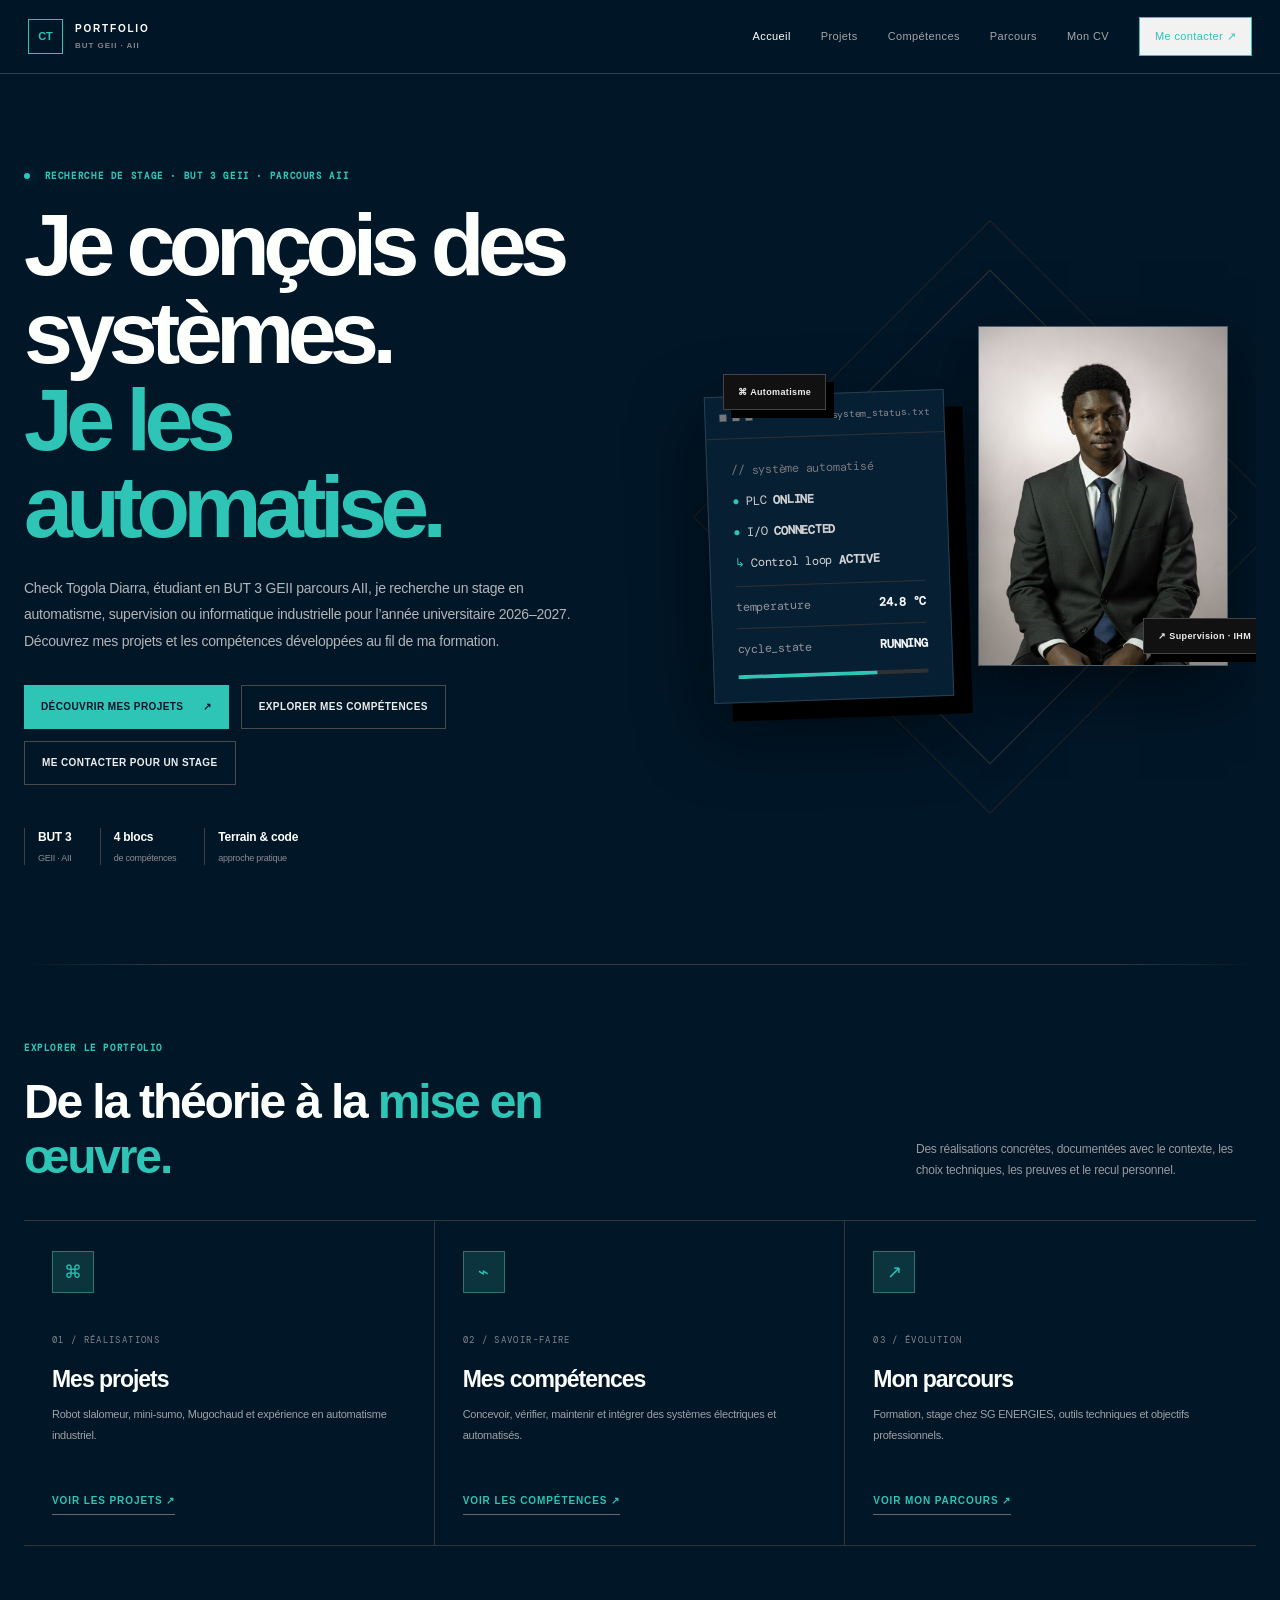
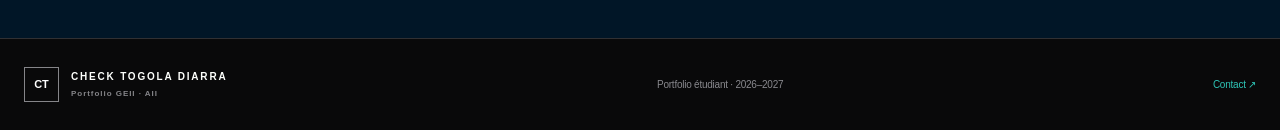
==== commit cefceed0: "Met à jour le portfolio et le CV Co-authored-by: Copilot <223556219+Copilot@users.noreply.github.com" ====
--- a/index.html
+++ b/index.html
@@ -3,7 +3,7 @@
 <head>
   <meta charset="utf-8">
   <meta name="viewport" content="width=device-width, initial-scale=1">
-  <meta name="description" content="Portfolio de Check Togola Diarra, étudiant en BUT GEII parcours Automatisme et Informatique Industrielle.">
+  <meta name="description" content="Portfolio de Check Togola Diarra, étudiant en BUT GEII AII à la recherche d’un stage en automatisme et informatique industrielle pour 2026-2027.">
   <title>Check Togola Diarra — Portfolio GEII</title>
   <link rel="stylesheet" href="css/style.css">
 </head>
@@ -25,13 +25,13 @@
   <main id="main-content">
     <section class="hero container">
       <div class="hero-copy">
-        <p class="eyebrow"><span class="status-dot"></span> Étudiant en BUT 3 GEII · Parcours AII</p>
+        <p class="eyebrow"><span class="status-dot"></span> Recherche de stage · BUT 3 GEII · Parcours AII</p>
         <h1>Je conçois des systèmes.<br><span class="accent">Je les automatise.</span></h1>
-        <p class="hero-lead">Check Togola Diarra — intéressé par l’automatisme, la supervision et l’informatique industrielle. Je présente ici mes projets, mes méthodes et les compétences développées au fil de ma formation.</p>
+        <p class="hero-lead">Check Togola Diarra, étudiant en BUT 3 GEII parcours AII, je recherche un stage en automatisme, supervision ou informatique industrielle pour l’année universitaire 2026–2027. Découvrez mes projets et les compétences développées au fil de ma formation.</p>
         <div class="hero-actions">
           <a class="button button-primary" href="projets.html">Découvrir mes projets <span>↗</span></a>
           <a class="button button-quiet" href="competences.html">Explorer mes compétences</a>
-          
+          <a class="button button-quiet" href="contact.html">Me contacter pour un stage</a>
         </div>
         <div class="hero-facts">
           <div><strong>BUT 3</strong><span>GEII · AII</span></div>
@@ -70,7 +70,7 @@
       <div class="feature-grid">
         <a class="feature-card" href="projets.html">
           <div class="feature-icon">⌘</div><span class="card-index">01 / RÉALISATIONS</span>
-          <h3>Mes projets</h3><p>Robot mini-sumo, Mugochaud et expérience en automatisme industriel.</p><span class="card-link">Voir les projets ↗</span>
+          <h3>Mes projets</h3><p>Robot slalomeur, mini-sumo, Mugochaud et expérience en automatisme industriel.</p><span class="card-link">Voir les projets ↗</span>
         </a>
         <a class="feature-card" href="competences.html">
           <div class="feature-icon">⌁</div><span class="card-index">02 / SAVOIR-FAIRE</span>
@@ -83,13 +83,6 @@
       </div>
     </section>
 
-    <section class="statement-band">
-      <div class="container statement-inner">
-        <p class="eyebrow">Ma démarche</p>
-        <h2>Un projet ne se résume pas au résultat.<br><span class="accent">Il se prouve, s’analyse et s’améliore.</span></h2>
-        <p>Chaque fiche projet a vocation à montrer ma contribution réelle, les documents qui l’illustrent et les compétences que j’ai pu mobiliser.</p>
-      </div>
-    </section>
   </main>
 
   <footer class="site-footer"><div class="container footer-inner"><a class="brand footer-brand" href="index.html"><span class="brand-mark">CT</span><span>CHECK TOGOLA DIARRA<span class="brand-sub">Portfolio GEII · AII</span></span></a><p>Portfolio étudiant · 2026–2027</p><a href="contact.html">Contact ↗</a></div></footer>
--- a/css/style.css
+++ b/css/style.css
@@ -24,7 +24,8 @@
 .hero{min-height:670px;padding-top:95px;padding-bottom:100px;gap:6%;position:relative}.hero:after{content:"";position:absolute;left:0;right:0;bottom:0;height:1px;background:linear-gradient(90deg,transparent,#3a3a3d 12%,#3a3a3d 88%,transparent)}.eyebrow{font-family:'DM Mono',monospace;text-transform:uppercase;font-size:9px;letter-spacing:.18em;color:#a4a4a8}.status-dot{background:#d9d9dc;box-shadow:none;width:6px;height:6px}h1,h2,h3,h4{letter-spacing:-.045em}h1{font-size:clamp(48px,7vw,88px);line-height:.99;font-weight:700;letter-spacing:-.075em}h2{font-weight:600}h3{font-weight:600}.accent{color:#a7a7ab}.hero-lead{font-size:14px;line-height:1.9;color:#b5b5b9;max-width:550px}.button{border-radius:0;padding:13px 17px;font-size:10px;letter-spacing:.04em;text-transform:uppercase;transition:background .3s,color .3s,transform .4s,border-color .3s}.button-primary{background:#f3f3f3;color:#0a0a0a}.button-primary:hover{background:#c8c8cb;transform:translateY(-3px)}.button-quiet{border:1px solid #4a4a4e;background:transparent;color:#eee}.button-quiet:hover{border-color:#eee;background:#eee;color:#080808}.hero-facts{gap:28px}.hero-facts div{border-left:1px solid #414145;padding-left:13px}.hero-facts strong{font-size:12px}.hero-facts span{font-size:9px;color:#8c8c91}.hero-visual{height:430px}.visual-grid{background-image:linear-gradient(#ffffff08 1px,transparent 1px),linear-gradient(90deg,#ffffff08 1px,transparent 1px);background-size:36px 36px;opacity:.7}.terminal-card{background:#101011;border:1px solid #3b3b3e;border-radius:0;box-shadow:18px 18px 0 #000,0 25px 70px #0009;transform:rotate(-2deg);transition:transform .65s cubic-bezier(.2,.7,.2,1),box-shadow .65s}.hero-visual:hover .terminal-card{transform:rotate(0) translateY(-5px);box-shadow:12px 16px 0 #000,0 30px 80px #000b}.terminal-top{border-color:#303033}.terminal-top>span,.terminal-top>span:first-child,.terminal-top>span:nth-child(2),.terminal-top>span:nth-child(3){background:#77777b}.terminal-top small{color:#85858a}.terminal-body{color:#d2d2d5}.terminal-muted{color:#77777c}.terminal-green,.terminal-blue{color:#f1f1f1}.terminal-line{border-color:#303033;color:#929297}.terminal-line strong{color:#f5f5f5}.terminal-progress{background:#303033;border-radius:0}.terminal-progress i{background:#e8e8e8}.floating-chip{background:#111112;border:1px solid #444448;border-radius:0;color:#eee!important;box-shadow:8px 8px 0 #000;font-size:9px;letter-spacing:.04em}.hero-orbit{border-color:#303033;border-radius:0;transform:rotate(45deg)}.orbit-two{border-color:#222225}
 .section{padding-top:76px;padding-bottom:92px;position:relative}.section-heading{align-items:end;margin-bottom:35px;gap:45px}.section-heading h2{font-size:clamp(30px,4vw,48px);max-width:650px}.section-heading>p{font-size:12px;line-height:1.8;color:#9a9a9f}.feature-grid{gap:0;border-top:1px solid #353538;border-bottom:1px solid #353538}.feature-card,.competence-card{background:transparent;border:0;border-right:1px solid #353538;border-radius:0;padding:30px 28px;box-shadow:none;position:relative;overflow:hidden;transition:background .45s ease,transform .45s ease}.feature-card:last-child{border-right:0}.feature-card:hover,.competence-card:hover{transform:translateY(-3px);border-color:#55555a;background:#151516;box-shadow:none}.feature-icon,.competence-symbol{background:transparent;border:1px solid #535358;border-radius:0;color:#f1f1f1;width:42px;height:42px;font-size:18px;margin-bottom:32px}.card-index,.detail-index{font:9px 'DM Mono',monospace;letter-spacing:.15em;color:#85858a}.feature-card h3{font-size:23px;margin:15px 0 12px}.feature-card p,.competence-card p{font-size:11px;line-height:1.9;color:#a1a1a6;min-height:66px}.card-link,.text-link{color:#eee;font-size:10px;text-transform:uppercase;letter-spacing:.09em;border-bottom:1px solid #66666b;padding-bottom:5px}.statement-band{background:#101011;border-block:1px solid #333336;padding:80px 0;position:relative}.statement-band:before{content:"";position:absolute;top:0;left:0;width:23%;height:1px;background:#e8e8e8}.statement-inner h2{font-size:clamp(30px,4.2vw,52px);line-height:1.1}.statement-inner>p:last-child{max-width:620px;color:#a2a2a7;font-size:12px;line-height:1.9}.site-footer{background:#09090a;border-top:1px solid #303033;padding:28px 0}.footer-inner>p,.footer-inner>a:last-child{color:#89898e;font-size:10px}.footer-inner>a:last-child{color:#eee}.page-hero{padding-top:88px;padding-bottom:55px;border-bottom:1px solid #303033;position:relative}.page-hero:after{content:"";position:absolute;bottom:-1px;left:0;width:90px;height:1px;background:#f1f1f1}.page-hero h1{font-size:clamp(45px,7vw,82px)}
 /* Cartes projets : cadre noir, zones image séparées et survol doux */
-.project-list{gap:26px;padding-top:35px;padding-bottom:85px}.project-card{grid-template-columns:.95fr 1.05fr;background:#101011;border:1px solid #343437;border-radius:0;box-shadow:10px 10px 0 rgba(0,0,0,.65);transition:border-color .45s ease,transform .55s cubic-bezier(.2,.7,.2,1),box-shadow .55s;overflow:hidden}.project-card:hover{transform:translateY(-5px);border-color:#6b6b70;box-shadow:14px 16px 0 rgba(0,0,0,.6)}.project-image{min-height:360px;background:#171718;border-right:1px solid #343437;isolation:isolate}.project-image:after{content:"";position:absolute;inset:0;background:linear-gradient(135deg,rgba(0,0,0,.08),rgba(0,0,0,.58));z-index:1;pointer-events:none;transition:opacity .5s}.project-card:hover .project-image:after{opacity:.55}.project-image img{filter:grayscale(1) contrast(1.08);opacity:.82;transform:scale(1.015);transition:filter .7s ease,transform .9s cubic-bezier(.2,.7,.2,1),opacity .6s}.project-card:hover .project-image img{filter:grayscale(.35) contrast(1.04);transform:scale(1.06);opacity:1}.image-label{z-index:2;bottom:16px;left:16px;background:#0b0b0bdd;color:#e8e8e8;border:1px solid #55555a;border-radius:0;padding:7px 10px;font-size:8px;letter-spacing:.12em}.project-content{padding:clamp(23px,3vw,38px);display:flex;flex-direction:column;justify-content:center}.project-meta{gap:6px}.tag,.skill-pills span{border:1px solid #444448;color:#bdbdc1;border-radius:0;background:transparent;padding:5px 8px;font-size:8px;letter-spacing:.04em}.project-content h2{font-size:clamp(25px,3vw,36px);line-height:1.1}.project-intro{color:#b1b1b6;font-size:12px;line-height:1.9}.project-columns{gap:20px}.project-columns h4,.evidence-box h3,.detail-body h3{font-size:10px;text-transform:uppercase;letter-spacing:.12em}.project-columns ul,.detail-body ul{color:#a0a0a5;font-size:10px;line-height:1.9}.project-footer{border-color:#39393d}.skill-pills span{color:#eee;border-color:#4a4a4e}.small-note{color:#85858a}.add-project{background:#111112;border:1px solid #343437;border-radius:0;box-shadow:8px 8px 0 #000;padding:32px}.add-project p:last-child{color:#a2a2a7;font-size:12px}.note-card{background:#111112;border:1px solid #3a3a3d;border-radius:0}.note-icon{background:#202022;border:1px solid #4b4b50;color:#eee;border-radius:0}.note-card p{color:#aaaab0}.competence-grid{gap:0;border-block:1px solid #343437}.competence-card{padding:25px 22px;border-bottom:1px solid #343437}.competence-card:nth-child(4n){border-right:0}.competence-number{color:#74747a}.competence-card h2{font-size:21px}.competence-tags span{font-size:8px;color:#bdbdc1;background:#1b1b1d;border:1px solid #343437;border-radius:0;padding:5px 7px}.competency-details{gap:20px}.competency-detail{border:1px solid #363639;background:#101011;border-radius:0}.detail-head{background:#161617;border-bottom:1px solid #363639}.detail-head p,.detail-body p{color:#aaaab0}.detail-layout{gap:28px}.detail-cover,.detail-aside{background:#111112;border:1px solid #38383b;border-radius:0}.detail-cover{box-shadow:10px 10px 0 #000}.detail-cover img{filter:grayscale(1);transition:filter .6s ease}.detail-cover:hover img{filter:grayscale(.35)}.detail-section{border-color:#343437}.detail-section p,.detail-section li{color:#b0b0b5}.detail-aside{box-shadow:7px 7px 0 #000}.aside-line{border-color:#343437}.aside-line small{color:#8f8f95}.evidence-gallery{gap:14px}.evidence-gallery figure{background:#101011;border:1px solid #39393d;border-radius:0;overflow:hidden;transition:border-color .35s,transform .45s}.evidence-gallery figure:hover{border-color:#77777c;transform:translateY(-3px)}.evidence-gallery img{filter:grayscale(1);transition:filter .6s,transform .7s}.evidence-gallery figure:hover img{filter:grayscale(.25);transform:scale(1.03)}.evidence-gallery figcaption{border-top:1px solid #333336;color:#9d9da2;font-size:9px;letter-spacing:.03em}.evidence-placeholder{background:linear-gradient(135deg,#181819,#101011);border:1px dashed #55555a;color:#c5c5c9;font:10px 'DM Mono',monospace;letter-spacing:.1em}.skill-detail-list>div{border-color:#39393d;border-radius:0}.skill-detail-list b{color:#eee}.skill-detail-list p{color:#aaaab0}.timeline{border-color:#3b3b3f}.timeline-item:before{background:#e8e8e8;box-shadow:0 0 0 4px #29292b}.tool-card,.contact-card,.contact-note{background:#111112;border-color:#39393d;border-radius:0}.contact-card p,.contact-note>p{color:#aaaab0}
+.project-list{gap:26px;padding-top:35px;padding-bottom:85px}.project-card{grid-template-columns:.95fr 1.05fr;background:#101011;border:1px solid #343437;border-radius:0;box-shadow:10px 10px 0 rgba(0,0,0,.65);transition:border-color .45s ease,transform .55s cubic-bezier(.2,.7,.2,1),box-shadow .55s;overflow:hidden}.project-card:hover{transform:translateY(-5px);border-color:#6b6b70;box-shadow:14px 16px 0 rgba(0,0,0,.6)}.project-image{min-height:360px;background:#171718;border-right:1px solid #343437;isolation:isolate}.project-image:after{content:"";position:absolute;inset:0;background:linear-gradient(135deg,rgba(0,0,0,.08),rgba(0,0,0,.58));z-index:1;pointer-events:none;transition:opacity .5s}.project-card:hover .project-image:after{opacity:.55}.project-image img{filter:grayscale(1) contrast(1.08);opacity:.82;transform:scale(1.015);transition:filter .7s ease,transform .9s cubic-bezier(.2,.7,.2,1),opacity .6s}.project-card:hover .project-image img{filter:grayscale(.35) contrast(1.04);transform:scale(1.06);opacity:1}.image-label{z-index:2;bottom:16px;left:16px;background:#0b0b0bdd;color:#e8e8e8;border:1px solid #55555a;border-radius:0;padding:7px 10px;font-size:8px;letter-spacing:.12em}.project-content{padding:clamp(23px,3vw,38px);display:flex;flex-direction:column;justify-content:center}.project-meta{gap:6px}.tag,.skill-pills span{border:1px solid #444448;color:#bdbdc1;border-radius:0;background:transparent;padding:5px 8px;font-size:8px;letter-spacing:.04em}.project-content h2{font-size:clamp(25px,3vw,36px);line-height:1.1}.project-intro{color:#b1b1b6;font-size:12px;line-height:1.9}.project-columns{gap:20px}.project-columns h4,.evidence-box h3,.detail-body h3{font-size:10px;text-transform:uppercase;letter-spacing:.12em}.project-columns-single{grid-template-columns:1fr}
+.project-columns ul,.detail-body ul{color:#a0a0a5;font-size:10px;line-height:1.9}.project-footer{border-color:#39393d}.skill-pills span{color:#eee;border-color:#4a4a4e}.small-note{color:#85858a}.add-project{background:#111112;border:1px solid #343437;border-radius:0;box-shadow:8px 8px 0 #000;padding:32px}.add-project p:last-child{color:#a2a2a7;font-size:12px}.note-card{background:#111112;border:1px solid #3a3a3d;border-radius:0}.note-icon{background:#202022;border:1px solid #4b4b50;color:#eee;border-radius:0}.note-card p{color:#aaaab0}.competence-grid{gap:0;border-block:1px solid #343437}.competence-card{padding:25px 22px;border-bottom:1px solid #343437}.competence-card:nth-child(4n){border-right:0}.competence-number{color:#74747a}.competence-card h2{font-size:21px}.competence-tags span{font-size:8px;color:#bdbdc1;background:#1b1b1d;border:1px solid #343437;border-radius:0;padding:5px 7px}.competency-details{gap:20px}.competency-detail{border:1px solid #363639;background:#101011;border-radius:0}.detail-head{background:#161617;border-bottom:1px solid #363639}.detail-head p,.detail-body p{color:#aaaab0}.detail-layout{gap:28px}.detail-cover,.detail-aside{background:#111112;border:1px solid #38383b;border-radius:0}.detail-cover{box-shadow:10px 10px 0 #000}.detail-cover img{filter:grayscale(1);transition:filter .6s ease}.detail-cover:hover img{filter:grayscale(.35)}.detail-section{border-color:#343437}.detail-section p,.detail-section li{color:#b0b0b5}.detail-aside{box-shadow:7px 7px 0 #000}.aside-line{border-color:#343437}.aside-line small{color:#8f8f95}.evidence-gallery{gap:14px}.evidence-gallery figure{background:#101011;border:1px solid #39393d;border-radius:0;overflow:hidden;transition:border-color .35s,transform .45s}.evidence-gallery figure:hover{border-color:#77777c;transform:translateY(-3px)}.evidence-gallery img{filter:grayscale(1);transition:filter .6s,transform .7s}.evidence-gallery figure:hover img{filter:grayscale(.25);transform:scale(1.03)}.evidence-gallery figcaption{border-top:1px solid #333336;color:#9d9da2;font-size:9px;letter-spacing:.03em}.evidence-placeholder{background:linear-gradient(135deg,#181819,#101011);border:1px dashed #55555a;color:#c5c5c9;font:10px 'DM Mono',monospace;letter-spacing:.1em}.skill-detail-list>div{border-color:#39393d;border-radius:0}.skill-detail-list b{color:#eee}.skill-detail-list p{color:#aaaab0}.timeline{border-color:#3b3b3f}.timeline-item:before{background:#e8e8e8;box-shadow:0 0 0 4px #29292b}.tool-card,.contact-card,.contact-note{background:#111112;border-color:#39393d;border-radius:0}.contact-card p,.contact-note>p{color:#aaaab0}
 /* Transitions d'apparition et mouvements accessibles */
 @media(prefers-reduced-motion:no-preference){.feature-card,.competence-card,.project-card,.detail-cover,.evidence-gallery figure{animation:editorial-in .75s both;animation-timing-function:cubic-bezier(.2,.7,.2,1)}@keyframes editorial-in{from{opacity:.45;transform:translateY(10px)}to{opacity:1;transform:translateY(0)}}}
 @media(max-width:950px){.hero{gap:25px}.project-card{grid-template-columns:1fr 1.1fr}.project-image{min-height:320px}.competence-grid{grid-template-columns:repeat(2,1fr)}.competence-card:nth-child(2n){border-right:0}.competence-card:nth-child(4n){border-right:0}}
@@ -125,6 +126,16 @@
 .cv-tool-logos{display:grid;grid-template-columns:repeat(3,minmax(0,1fr));gap:9px;margin-top:20px}
 .cv-tool-logos>div{min-width:0;min-height:72px;display:flex;flex-direction:column;align-items:flex-start;justify-content:center;gap:8px;padding:10px;border:1px solid var(--line);border-radius:9px;background:#061f33}
 .cv-tool-logos img{width:auto;max-width:100%;height:25px;object-fit:contain;object-position:left center}
+.evidence-gallery img.evidence-document{object-fit:contain;background:#fff}
+.evidence-gallery video{display:block;width:100%;aspect-ratio:16/9;object-fit:contain;background:#000}
+.project-image img,.detail-cover img,.evidence-gallery img{cursor:zoom-in}
+.project-image img:focus-visible,.detail-cover img:focus-visible,.evidence-gallery img:focus-visible{outline:3px solid var(--accent);outline-offset:-3px}
+.image-viewer{position:fixed;inset:0;width:min(96vw,1500px);max-width:none;max-height:94vh;padding:24px;border:1px solid #ffffff35;background:#101011;color:var(--text);box-shadow:0 20px 90px #000b}
+.image-viewer::backdrop{background:#000d;backdrop-filter:blur(5px)}
+.image-viewer>img{width:auto;height:auto;max-width:100%;max-height:calc(94vh - 100px);object-fit:contain;margin:0 auto}
+.image-viewer-close{position:absolute;top:10px;right:12px;width:42px;height:42px;border:1px solid #ffffff45;background:#101011;color:#fff;font-size:30px;line-height:1;cursor:pointer}
+.image-viewer-caption{margin:14px 48px 0 0;color:#d0d0d4;font-size:12px;text-align:center}
+@media(max-width:500px){.image-viewer{width:100vw;max-width:none;max-height:100vh;padding:52px 12px 18px;border:0}.image-viewer>img{max-height:calc(100vh - 110px)}}
 .cv-tool-logos span{font-size:9px;font-weight:700;color:#d8e8e9}
 @media(max-width:700px){.cv-tool-logos>div{min-height:68px;padding:8px}.cv-tool-logos img{height:22px}}
 
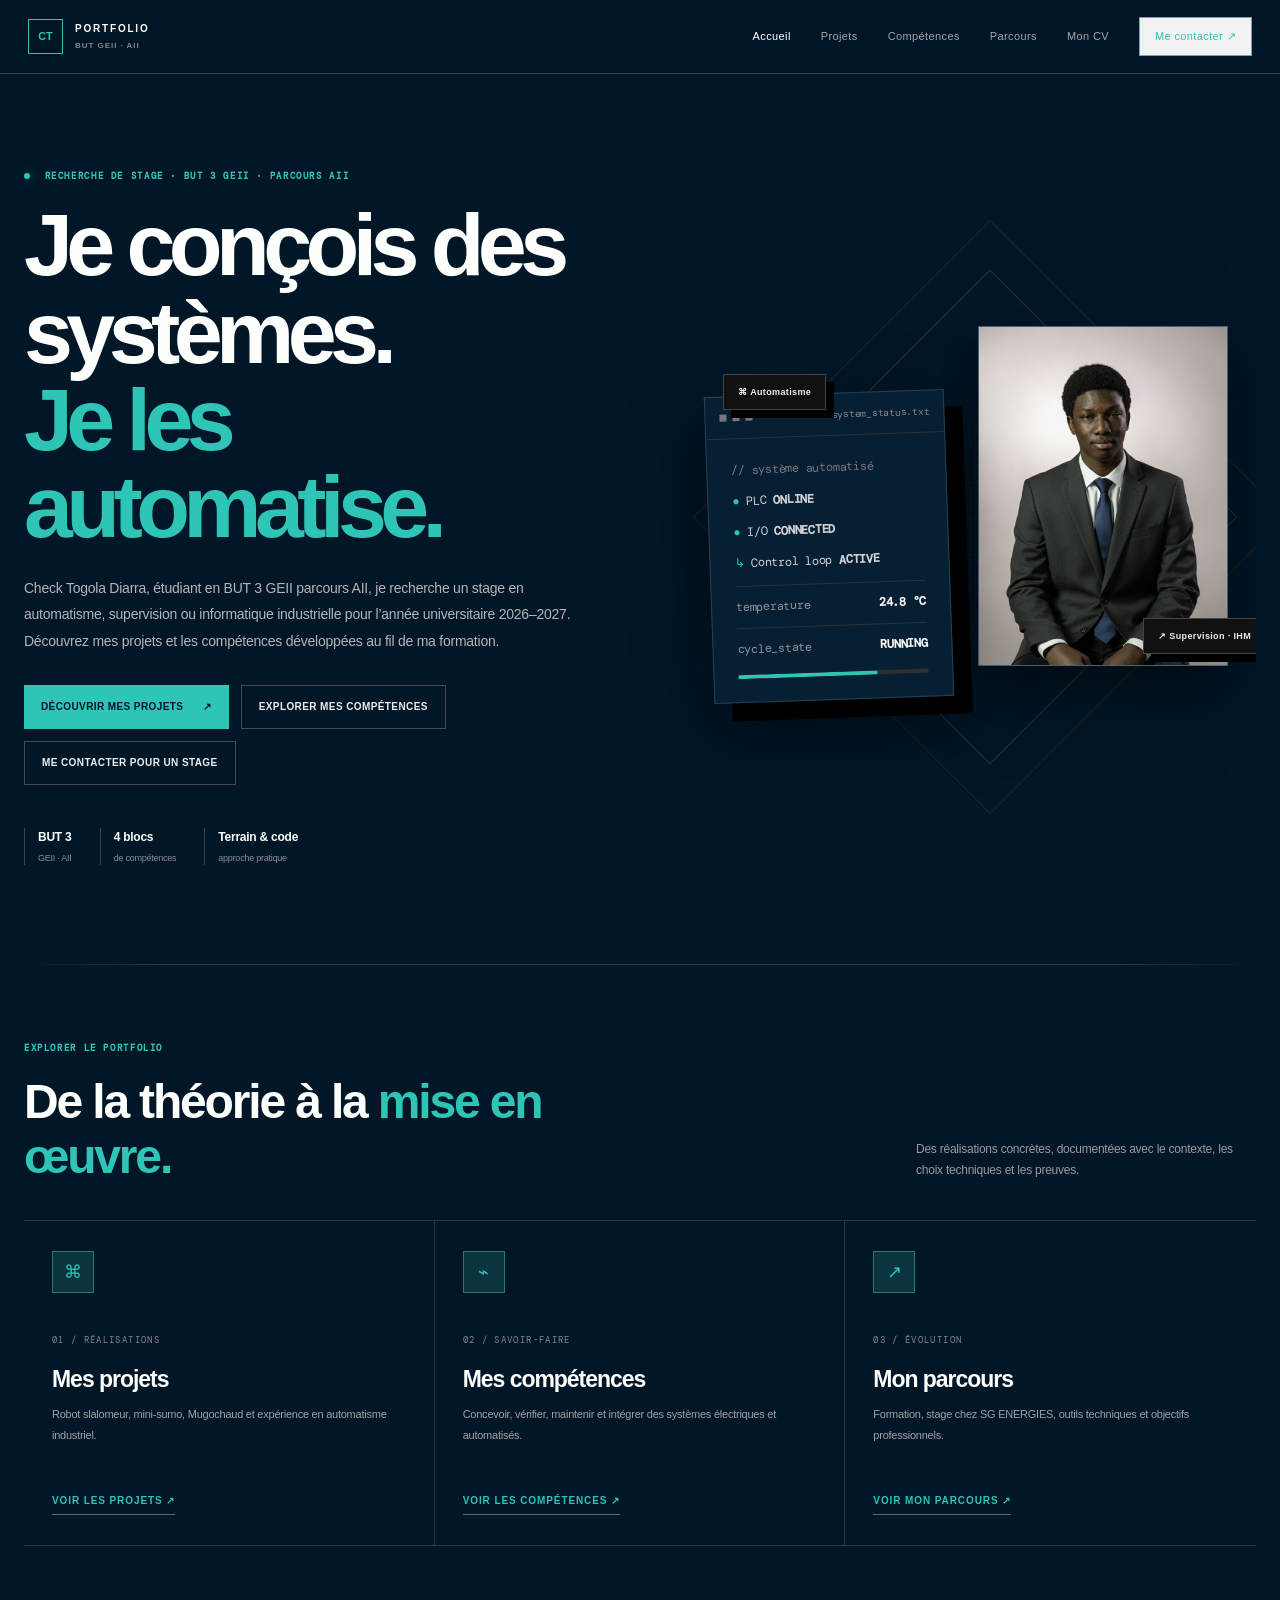
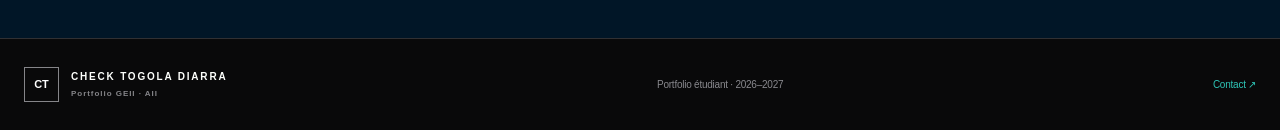
==== commit 794b8d1e: "Update portfolio description in index.html Removed 'et le recul personnel' from the description." ====
--- a/index.html
+++ b/index.html
@@ -65,7 +65,7 @@
     <section class="section container">
       <div class="section-heading">
         <div><p class="eyebrow">Explorer le portfolio</p><h2>De la théorie à la <span class="accent">mise en œuvre.</span></h2></div>
-        <p>Des réalisations concrètes, documentées avec le contexte, les choix techniques, les preuves et le recul personnel.</p>
+        <p>Des réalisations concrètes, documentées avec le contexte, les choix techniques et les preuves.</p>
       </div>
       <div class="feature-grid">
         <a class="feature-card" href="projets.html">
